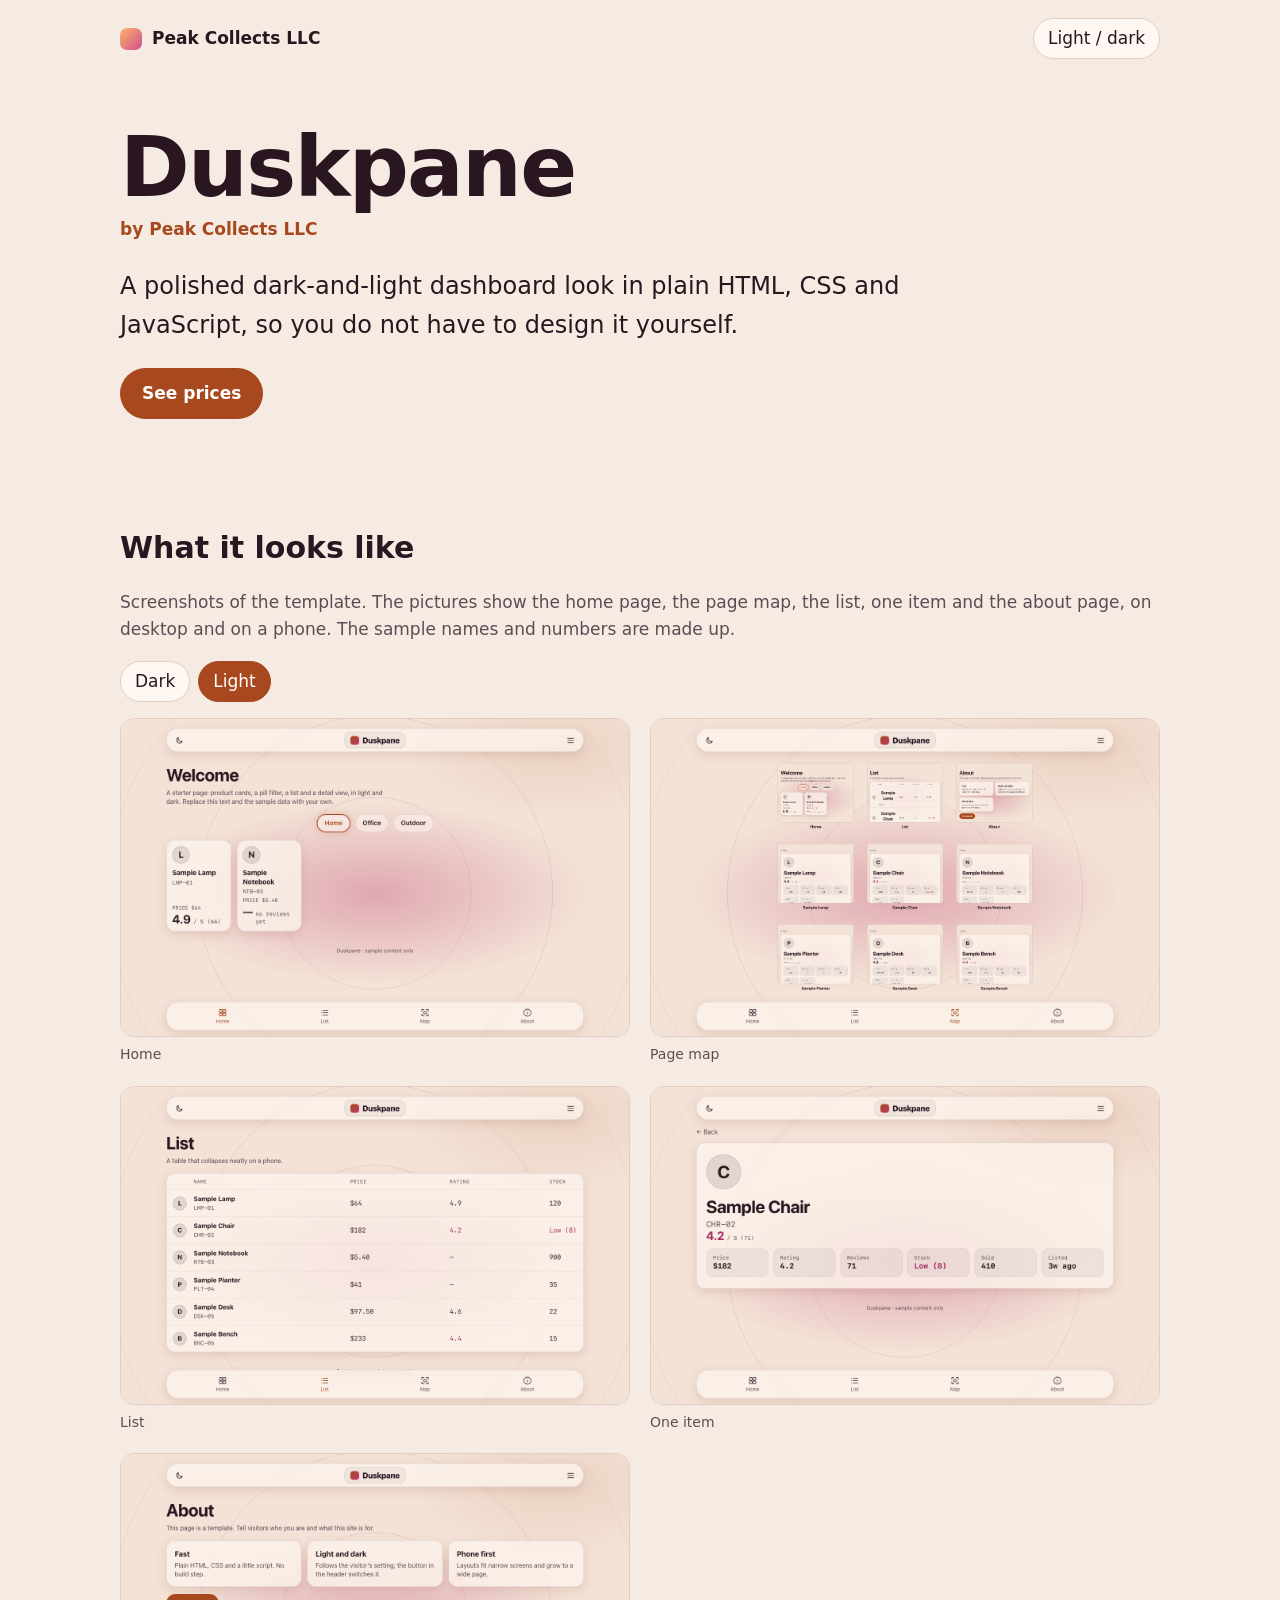
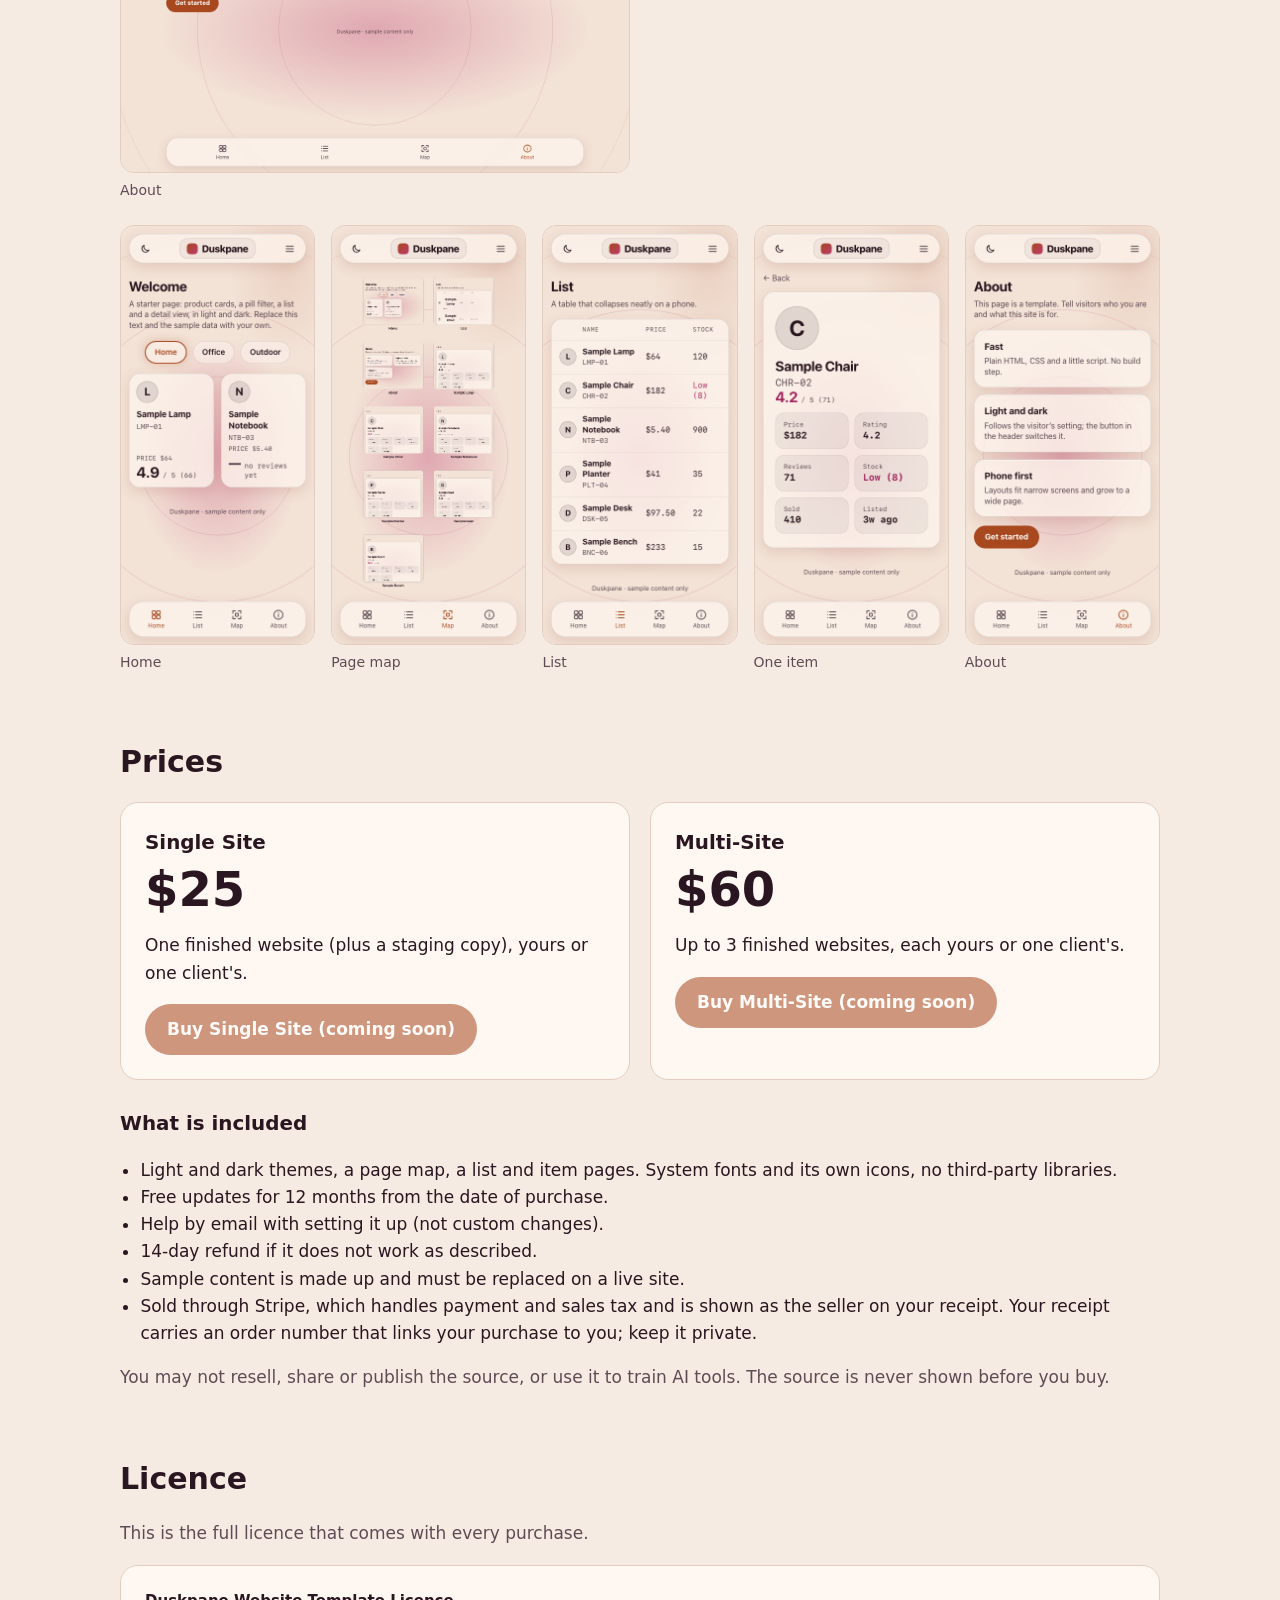
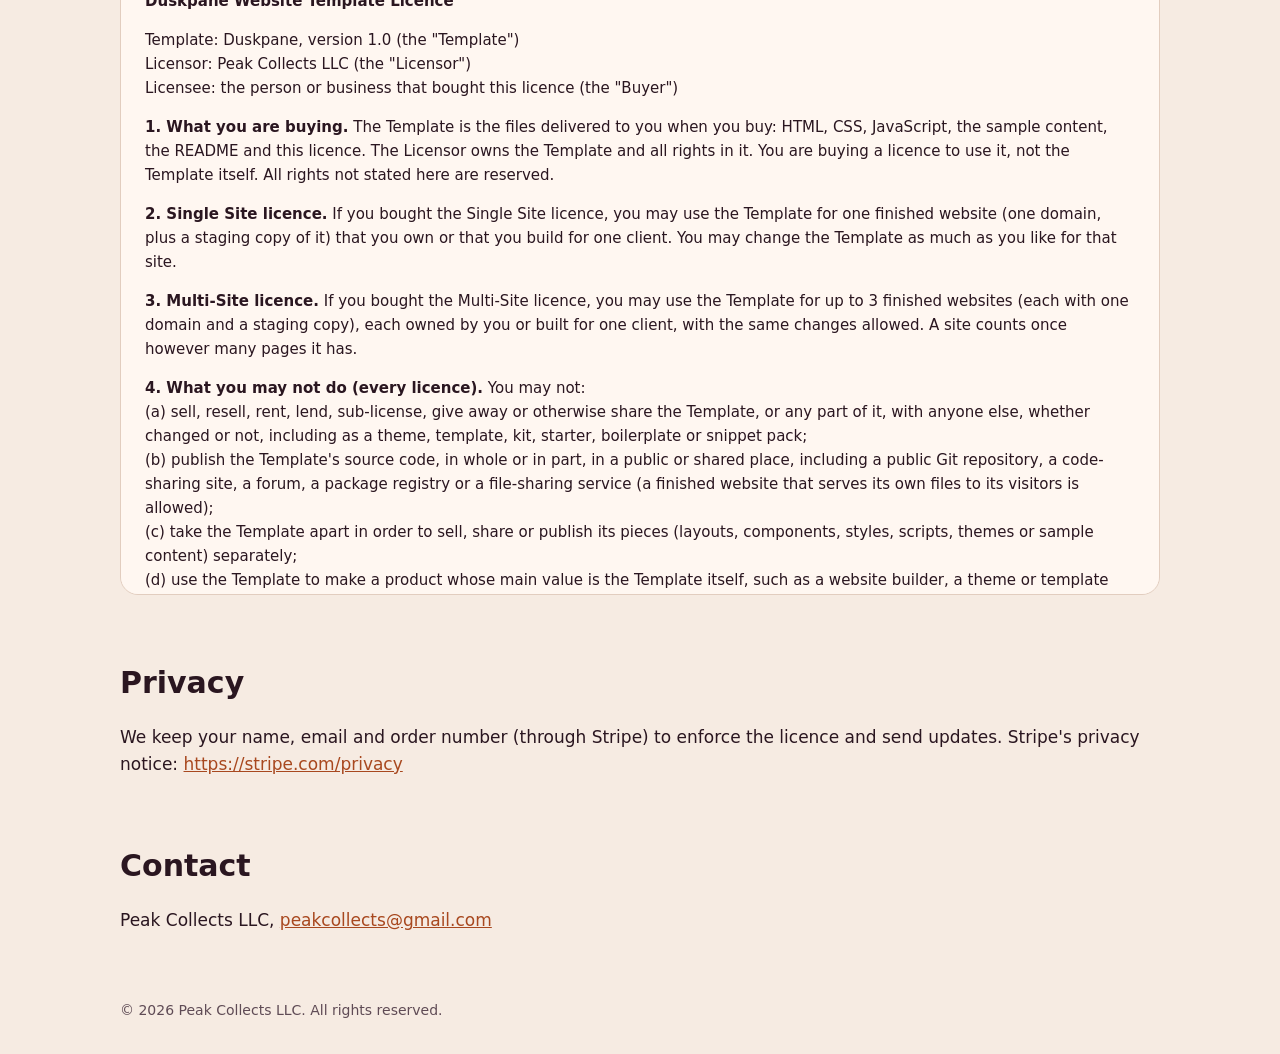
==== index.html @ b16f6a60 "Multi-Site $60, up to 3 sites; licence updated" ====
<!doctype html>
<html lang="en">
<head>
<meta charset="utf-8">
<meta name="viewport" content="width=device-width, initial-scale=1">
<title>Duskpane by Peak Collects LLC</title>
<meta name="description" content="Duskpane: a polished dark-and-light website template in plain HTML, CSS and JavaScript, from Peak Collects LLC.">
<link rel="stylesheet" href="store.css">
</head>
<body>
<header class="top"><span class="mark" aria-hidden="true"></span><span class="brand">Peak Collects LLC</span>
<button id="mode" type="button" aria-label="Switch light or dark">Light / dark</button></header>
<main>
<section class="hero">
<h1>Duskpane</h1>
<p class="by">by Peak Collects LLC</p>
<p class="lead">A polished dark-and-light dashboard look in plain HTML, CSS and JavaScript, so you do not have to design it yourself.</p>
<p><a class="btn" href="#buy">See prices</a></p>
</section>
<section id="look" aria-labelledby="h-look">
<h2 id="h-look">What it looks like</h2>
<p class="muted">Screenshots of the template. The pictures show the home page, the page map, the list, one item and the about page, on desktop and on a phone. The sample names and numbers are made up.</p>
<div class="switch" role="group" aria-label="Picture theme"><button type="button" data-pick="dark" aria-pressed="true">Dark</button><button type="button" data-pick="light" aria-pressed="false">Light</button></div>
<div class="set" data-set="dark"><div class="wide"><figure><img src="img/home-dark-desktop.png" alt="Duskpane home page, dark theme, desktop" loading="lazy" width="1280" height="800"><figcaption>Home</figcaption></figure><figure><img src="img/map-dark-desktop.png" alt="Duskpane page map page, dark theme, desktop" loading="lazy" width="1280" height="800"><figcaption>Page map</figcaption></figure><figure><img src="img/list-dark-desktop.png" alt="Duskpane list page, dark theme, desktop" loading="lazy" width="1280" height="800"><figcaption>List</figcaption></figure><figure><img src="img/item-dark-desktop.png" alt="Duskpane one item page, dark theme, desktop" loading="lazy" width="1280" height="800"><figcaption>One item</figcaption></figure><figure><img src="img/about-dark-desktop.png" alt="Duskpane about page, dark theme, desktop" loading="lazy" width="1280" height="800"><figcaption>About</figcaption></figure></div><div class="tall"><figure><img src="img/home-dark-phone.png" alt="Duskpane home page, dark theme, phone" loading="lazy" width="390" height="844"><figcaption>Home</figcaption></figure><figure><img src="img/map-dark-phone.png" alt="Duskpane page map page, dark theme, phone" loading="lazy" width="390" height="844"><figcaption>Page map</figcaption></figure><figure><img src="img/list-dark-phone.png" alt="Duskpane list page, dark theme, phone" loading="lazy" width="390" height="844"><figcaption>List</figcaption></figure><figure><img src="img/item-dark-phone.png" alt="Duskpane one item page, dark theme, phone" loading="lazy" width="390" height="844"><figcaption>One item</figcaption></figure><figure><img src="img/about-dark-phone.png" alt="Duskpane about page, dark theme, phone" loading="lazy" width="390" height="844"><figcaption>About</figcaption></figure></div></div><div class="set" data-set="light"><div class="wide"><figure><img src="img/home-light-desktop.png" alt="Duskpane home page, light theme, desktop" loading="lazy" width="1280" height="800"><figcaption>Home</figcaption></figure><figure><img src="img/map-light-desktop.png" alt="Duskpane page map page, light theme, desktop" loading="lazy" width="1280" height="800"><figcaption>Page map</figcaption></figure><figure><img src="img/list-light-desktop.png" alt="Duskpane list page, light theme, desktop" loading="lazy" width="1280" height="800"><figcaption>List</figcaption></figure><figure><img src="img/item-light-desktop.png" alt="Duskpane one item page, light theme, desktop" loading="lazy" width="1280" height="800"><figcaption>One item</figcaption></figure><figure><img src="img/about-light-desktop.png" alt="Duskpane about page, light theme, desktop" loading="lazy" width="1280" height="800"><figcaption>About</figcaption></figure></div><div class="tall"><figure><img src="img/home-light-phone.png" alt="Duskpane home page, light theme, phone" loading="lazy" width="390" height="844"><figcaption>Home</figcaption></figure><figure><img src="img/map-light-phone.png" alt="Duskpane page map page, light theme, phone" loading="lazy" width="390" height="844"><figcaption>Page map</figcaption></figure><figure><img src="img/list-light-phone.png" alt="Duskpane list page, light theme, phone" loading="lazy" width="390" height="844"><figcaption>List</figcaption></figure><figure><img src="img/item-light-phone.png" alt="Duskpane one item page, light theme, phone" loading="lazy" width="390" height="844"><figcaption>One item</figcaption></figure><figure><img src="img/about-light-phone.png" alt="Duskpane about page, light theme, phone" loading="lazy" width="390" height="844"><figcaption>About</figcaption></figure></div></div>
</section>
<section id="buy" aria-labelledby="h-buy">
<h2 id="h-buy">Prices</h2>
<div class="plans">
<article class="plan"><h3>Single Site</h3><p class="price">$25</p><p>One finished website (plus a staging copy), yours or one client's.</p><button class="btn" type="button" disabled>Buy Single Site (coming soon)</button></article>
<article class="plan"><h3>Multi-Site</h3><p class="price">$60</p><p>Up to 3 finished websites, each yours or one client's.</p><button class="btn" type="button" disabled>Buy Multi-Site (coming soon)</button></article>
</div>
<h3>What is included</h3>
<ul class="ticks">
<li>Light and dark themes, a page map, a list and item pages. System fonts and its own icons, no third-party libraries.</li>
<li>Free updates for 12 months from the date of purchase.</li>
<li>Help by email with setting it up (not custom changes).</li>
<li>14-day refund if it does not work as described.</li>
<li>Sample content is made up and must be replaced on a live site.</li>
<li>Sold through Stripe, which handles payment and sales tax and is shown as the seller on your receipt. Your receipt carries an order number that links your purchase to you; keep it private.</li>
</ul>
<p class="muted">You may not resell, share or publish the source, or use it to train AI tools. The source is never shown before you buy.</p>
</section>
<section id="licence" aria-labelledby="h-lic">
<h2 id="h-lic">Licence</h2>
<p class="muted">This is the full licence that comes with every purchase.</p>
<div class="licence">
<p><strong>Duskpane Website Template Licence</strong></p>
<p>Template: Duskpane, version 1.0 (the "Template")<br>Licensor: Peak Collects LLC (the "Licensor")<br>Licensee: the person or business that bought this licence (the "Buyer")</p>
<p><strong>1. What you are buying.</strong> The Template is the files delivered to you when you buy: HTML, CSS, JavaScript, the sample content, the README and this licence. The Licensor owns the Template and all rights in it. You are buying a licence to use it, not the Template itself. All rights not stated here are reserved.</p>
<p><strong>2. Single Site licence.</strong> If you bought the Single Site licence, you may use the Template for one finished website (one domain, plus a staging copy of it) that you own or that you build for one client. You may change the Template as much as you like for that site.</p>
<p><strong>3. Multi-Site licence.</strong> If you bought the Multi-Site licence, you may use the Template for up to 3 finished websites (each with one domain and a staging copy), each owned by you or built for one client, with the same changes allowed. A site counts once however many pages it has.</p>
<p><strong>4. What you may not do (every licence).</strong> You may not:<br>(a) sell, resell, rent, lend, sub-license, give away or otherwise share the Template, or any part of it, with anyone else, whether changed or not, including as a theme, template, kit, starter, boilerplate or snippet pack;<br>(b) publish the Template's source code, in whole or in part, in a public or shared place, including a public Git repository, a code-sharing site, a forum, a package registry or a file-sharing service (a finished website that serves its own files to its visitors is allowed);<br>(c) take the Template apart in order to sell, share or publish its pieces (layouts, components, styles, scripts, themes or sample content) separately;<br>(d) use the Template to make a product whose main value is the Template itself, such as a website builder, a theme or template marketplace listing, or a design system you sell or give away;<br>(e) remove or change the copyright notice in the files, other than in the visible pages of your finished site;<br>(f) use the Template, or give it to an AI or machine-learning service, to train or build a model or tool, or to produce templates like it;<br>(g) claim that you created the Template.</p>
<p><strong>5. Your order number.</strong> Your purchase has an order or receipt number from Stripe, shown on your receipt email. That number links your purchase to you in the Licensor's order record. Keep your receipt, keep the number private, and do not share or post it or let anyone else use it. The Licensor may use the order number and the order record to find out whose copy has been shared or published in breach of this licence, and may stop updates and support for that order if you break this licence.</p>
<p><strong>6. Clients.</strong> You may give a finished site to your client, including the files the site needs to run. The client does not get a licence to use the Template for any other site. If the client wants another site, a new licence is needed. You must tell your client these limits.</p>
<p><strong>7. Sample content.</strong> The names, products and numbers in the Template are made up and are there for show. You must replace them in a live site.</p>
<p><strong>8. Updates and support.</strong> The Licensor will give you free updates for 12 months from the date of purchase, from a download link sent by email to the address you used at purchase. Keep that email. After that, updates may be offered separately. Support is by email to peakcollects@gmail.com and covers questions about setting up the Template only. It does not include custom changes to your site. The Licensor may change or stop support after the 12 months.</p>
<p><strong>9. Refunds.</strong> If the Template does not work as described on its store page, you may ask for a refund within 14 days of purchase by writing to peakcollects@gmail.com with details of the problem. The Licensor may first try to fix it. If a refund is made, this licence ends and you must delete every copy of the Template and stop using it. No refund is due for a change of mind, for a problem caused by your own changes or content, or after 14 days. Stripe's own refund rules and any right you have under the law where you live may apply as well.</p>
<p><strong>10. No warranty.</strong> The Template is provided as it is. The Licensor does not promise it is free of errors, suits your purpose, works in every browser or device, or meets any law or accessibility standard. You are responsible for testing it and for the content of your site.</p>
<p><strong>11. Limit of liability.</strong> To the most the law allows, the Licensor is not liable for lost profits, lost data, lost business or any indirect loss, and the Licensor's total liability for any claim is limited to the price you paid for the Template. Nothing here limits a right you have that the law does not allow to be limited.</p>
<p><strong>12. Ending.</strong> If you break section 4, 5 or 6, this licence ends at once without a refund, updates and support for your order stop, you must stop using the Template and delete your copies, and the Licensor may enforce its rights. Websites that a client launched in good faith before your breach are not affected.</p>
<p><strong>13. Payment.</strong> The Template is sold through Stripe's Managed Payments service. Stripe, shown on your receipt as the seller, handles the payment, sales tax, receipts and payment disputes, and its terms apply to the payment. This licence is between you and the Licensor and applies to your use of the Template.</p>
<p><strong>14. Law.</strong> This licence is governed by the laws of the State of Colorado, USA, and the courts of Arapahoe County, Colorado have jurisdiction, except where the law of your own country gives you rights that cannot be removed.</p>
<p><strong>15. Whole agreement.</strong> This is the whole agreement about the Template. If a part is found unenforceable, the rest stays in force.</p>
<p>© 2026 Peak Collects LLC. All rights reserved.</p>
</div>
</section>
<section id="privacy" aria-labelledby="h-priv">
<h2 id="h-priv">Privacy</h2>
<p>We keep your name, email and order number (through Stripe) to enforce the licence and send updates. Stripe's privacy notice: <a href="https://stripe.com/privacy">https://stripe.com/privacy</a></p>
</section>
<section id="contact" aria-labelledby="h-contact">
<h2 id="h-contact">Contact</h2>
<p>Peak Collects LLC, <a href="mailto:peakcollects@gmail.com">peakcollects@gmail.com</a></p>
</section>
</main>
<footer>&copy; 2026 Peak Collects LLC. All rights reserved.</footer>
<script>
(function(){var r=document.documentElement,sets=document.querySelectorAll(".set"),pick=document.querySelectorAll("[data-pick]");
function show(t){for(var i=0;i<sets.length;i++)sets[i].hidden=sets[i].dataset.set!==t;for(i=0;i<pick.length;i++)pick[i].setAttribute("aria-pressed",pick[i].dataset.pick===t)}
function mode(t){r.setAttribute("data-mode",t);show(t);try{localStorage.setItem("mode",t)}catch(e){}}
var q=/[?&]mode=(light|dark)/.exec(location.search),s=null;try{s=localStorage.getItem("mode")}catch(e){}
mode(q?q[1]:(s||(matchMedia("(prefers-color-scheme: light)").matches?"light":"dark")));
document.getElementById("mode").onclick=function(){mode(r.getAttribute("data-mode")==="dark"?"light":"dark")};
for(var i=0;i<pick.length;i++)pick[i].onclick=function(){show(this.dataset.pick)};
})();
</script>
</body>
</html>
---- store.css ----
/* Store page for Duskpane. Written separately from the template. */
:root{--bg:#120d1c;--card:#1d1629;--line:#3a2f4a;--text:#f6ece6;--muted:#b3a8bd;--accent:#ffb36b;--on:#1a0f10;--ring:#ff7a9a}
:root[data-mode="light"]{--bg:#f6ebe2;--card:#fff7f1;--line:#e2cdbf;--text:#2a1620;--muted:#5f4b55;--accent:#a8481f;--on:#fff;--ring:#a3235f}
*{box-sizing:border-box}
html{scroll-behavior:smooth}
body{margin:0;background:var(--bg);color:var(--text);font:17px/1.6 system-ui,-apple-system,"Segoe UI",sans-serif}
main,.top,footer{width:min(1040px,100% - 32px);margin-inline:auto}
.top{display:flex;align-items:center;gap:10px;padding:18px 0}
.mark{width:22px;height:22px;border-radius:7px;background:linear-gradient(135deg,#ffb36b,#cd508c)}
.brand{font-weight:600;flex:1}
button{font:inherit;color:inherit;cursor:pointer}
#mode,.switch button{background:var(--card);border:1px solid var(--line);border-radius:999px;padding:6px 14px}
.hero{padding:48px 0 24px}
h1{font-size:clamp(44px,9vw,84px);line-height:1;margin:0;letter-spacing:-.02em}
.by{color:var(--accent);font-weight:600;margin:.4em 0 0}
.lead{font-size:clamp(19px,3vw,24px);max-width:36em}
h2{font-size:30px;margin:64px 0 8px}
h3{margin:28px 0 8px}
.muted{color:var(--muted)}
a{color:var(--accent)}
.btn{display:inline-block;background:var(--accent);color:var(--on);border:0;border-radius:999px;padding:12px 22px;font-weight:600;text-decoration:none}
.btn:disabled{opacity:.55;cursor:not-allowed}
.switch{display:flex;gap:8px;margin:16px 0}
.switch [aria-pressed="true"]{background:var(--accent);color:var(--on);border-color:var(--accent)}
.set[hidden]{display:none}
.wide{display:grid;gap:20px;grid-template-columns:repeat(auto-fit,minmax(min(100%,440px),1fr))}
.tall{display:grid;gap:16px;grid-template-columns:repeat(auto-fit,minmax(150px,1fr));margin-top:24px}
figure{margin:0}
img{display:block;width:100%;height:auto;border:1px solid var(--line);border-radius:14px}
figcaption{color:var(--muted);font-size:14px;margin-top:6px}
.plans{display:grid;gap:20px;grid-template-columns:repeat(auto-fit,minmax(min(100%,300px),1fr));margin-top:16px}
.plan{background:var(--card);border:1px solid var(--line);border-radius:18px;padding:24px}
.plan h3{margin:0}
.price{font-size:48px;font-weight:700;margin:4px 0;line-height:1.1}
.ticks{padding-left:1.2em}
.licence{background:var(--card);border:1px solid var(--line);border-radius:18px;padding:8px 24px;max-height:70vh;overflow:auto;font-size:15px}
.licence p{margin:1em 0}
footer{color:var(--muted);padding:48px 0 32px;font-size:14px}
:focus-visible{outline:3px solid var(--ring);outline-offset:2px}
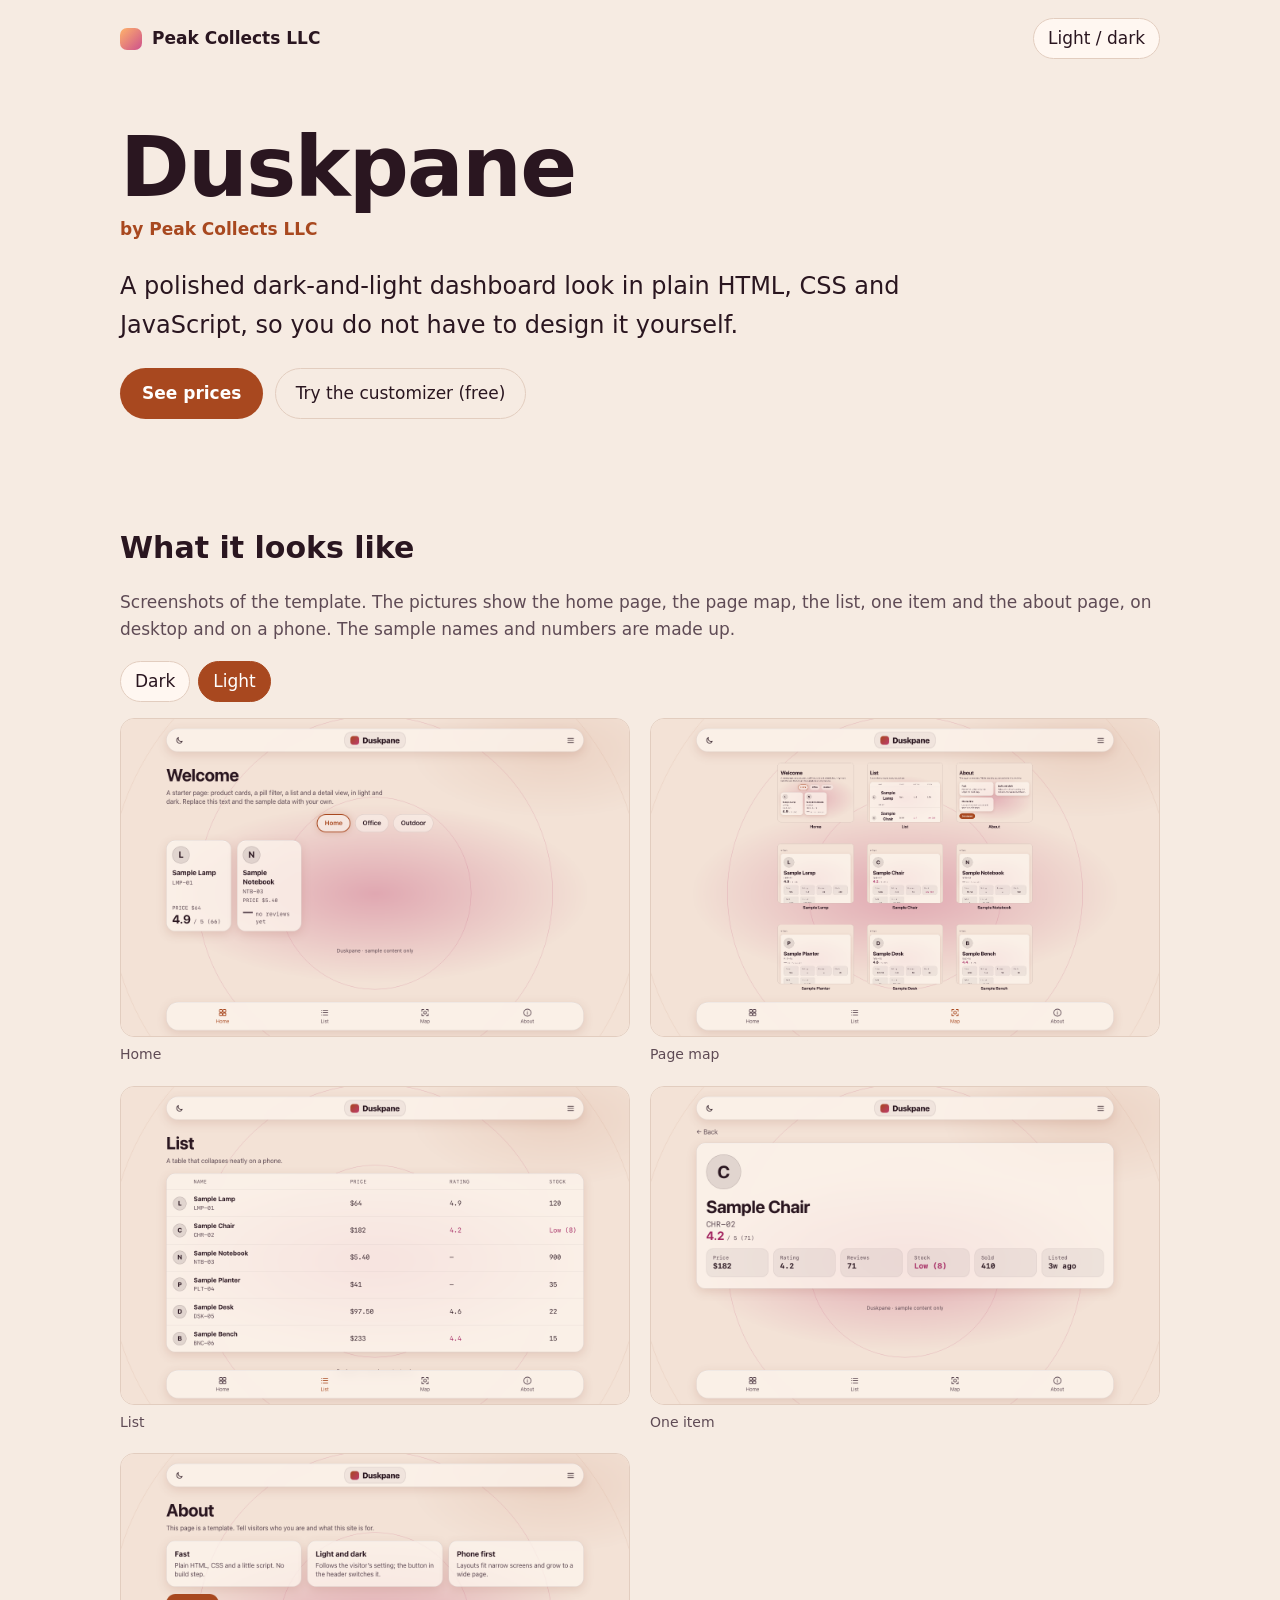
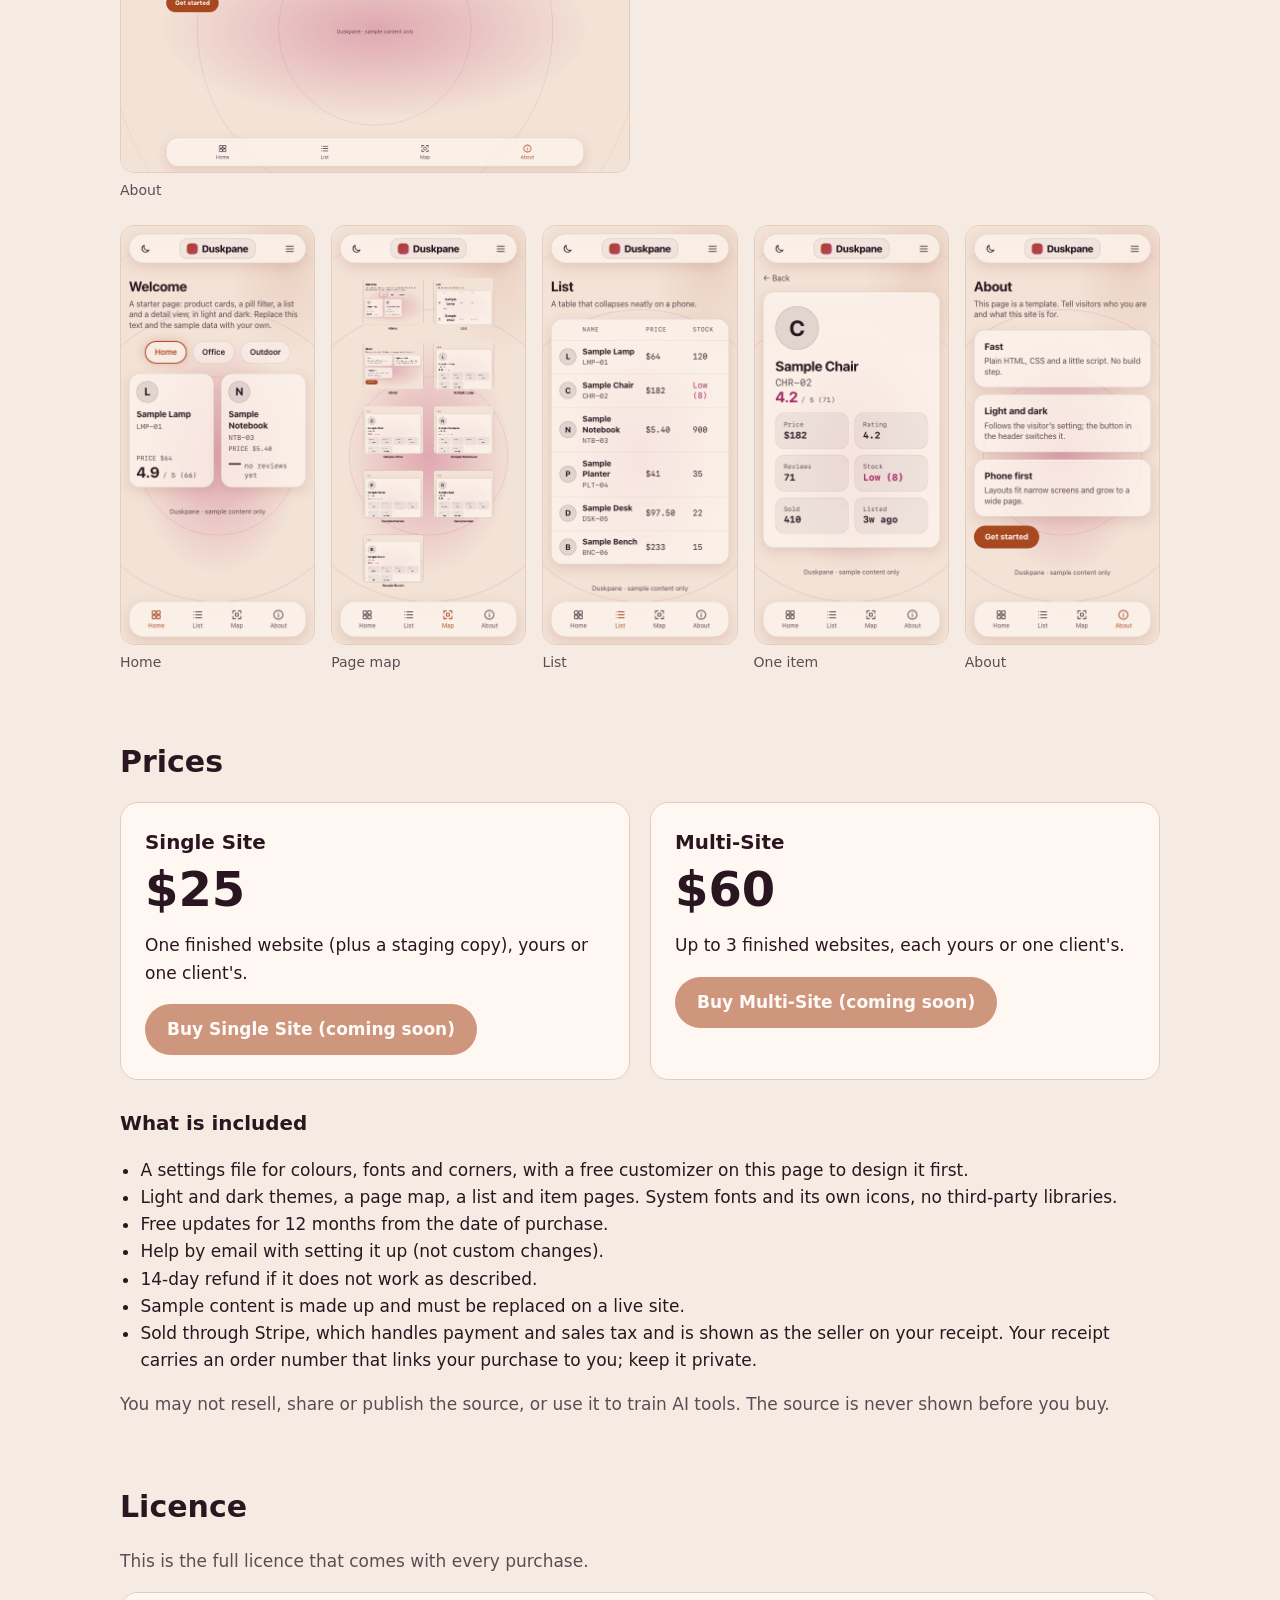
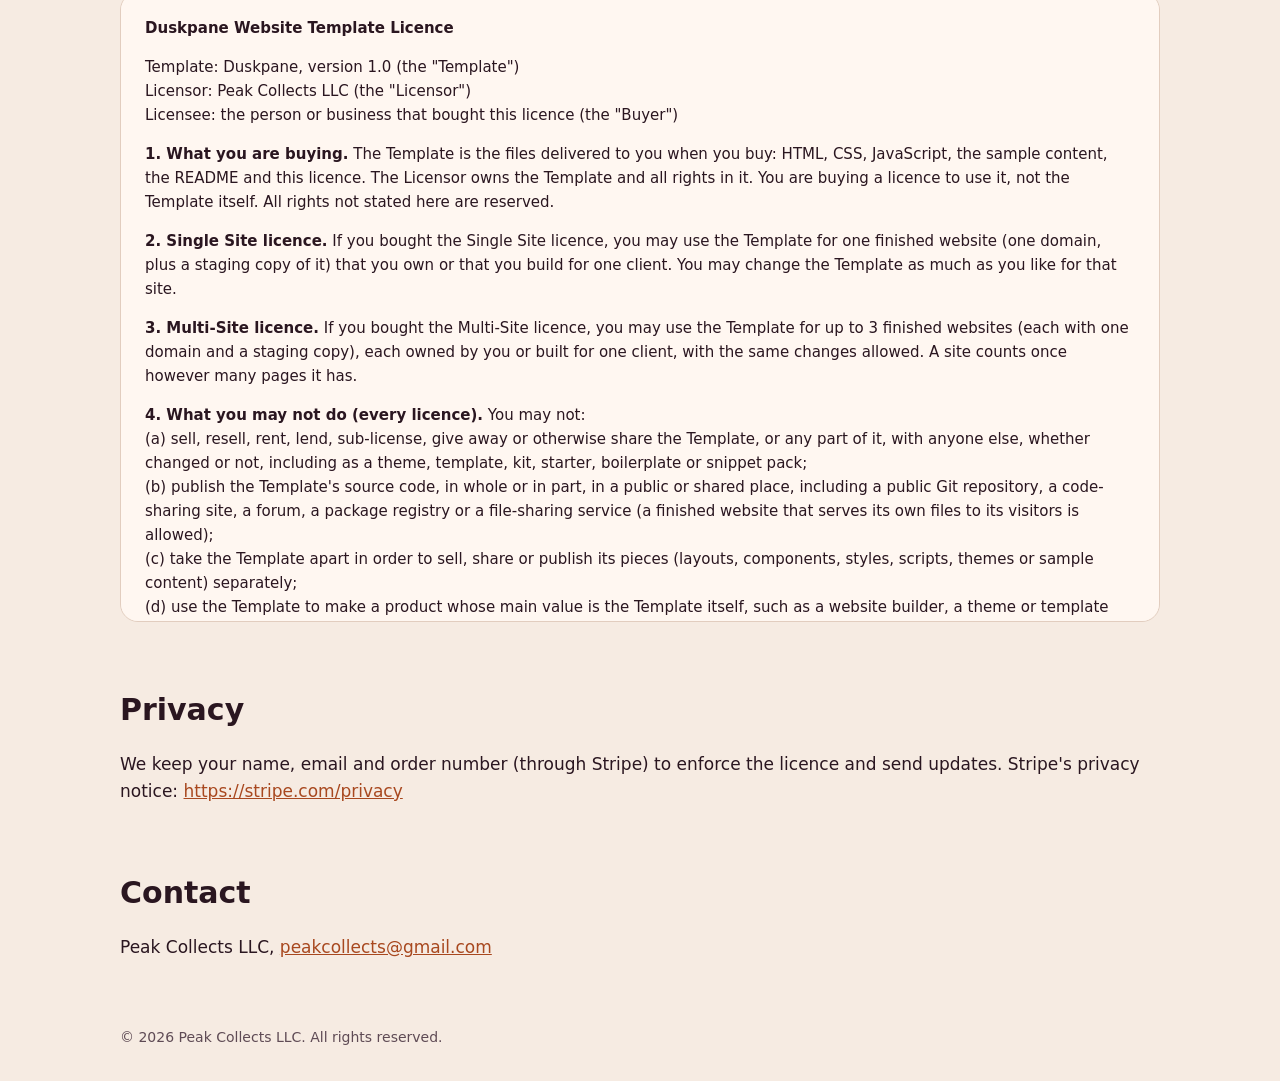
==== commit 0b205c20: "Customizer page: four base looks, glass chips, settings-file download; link and line on the store pa" ====
--- a/index.html
+++ b/index.html
@@ -15,7 +15,7 @@
 <h1>Duskpane</h1>
 <p class="by">by Peak Collects LLC</p>
 <p class="lead">A polished dark-and-light dashboard look in plain HTML, CSS and JavaScript, so you do not have to design it yourself.</p>
-<p><a class="btn" href="#buy">See prices</a></p>
+<p><a class="btn" href="#buy">See prices</a> <a class="ghost" href="customize.html">Try the customizer (free)</a></p>
 </section>
 <section id="look" aria-labelledby="h-look">
 <h2 id="h-look">What it looks like</h2>
@@ -31,6 +31,7 @@
 </div>
 <h3>What is included</h3>
 <ul class="ticks">
+<li>A settings file for colours, fonts and corners, with a free customizer on this page to design it first.</li>
 <li>Light and dark themes, a page map, a list and item pages. System fonts and its own icons, no third-party libraries.</li>
 <li>Free updates for 12 months from the date of purchase.</li>
 <li>Help by email with setting it up (not custom changes).</li>
--- a/store.css
+++ b/store.css
@@ -37,3 +37,4 @@
 .licence p{margin:1em 0}
 footer{color:var(--muted);padding:48px 0 32px;font-size:14px}
 :focus-visible{outline:3px solid var(--ring);outline-offset:2px}
+.ghost{display:inline-block;color:var(--text);text-decoration:none;border:1px solid var(--line);border-radius:999px;padding:11px 20px;margin-left:6px}
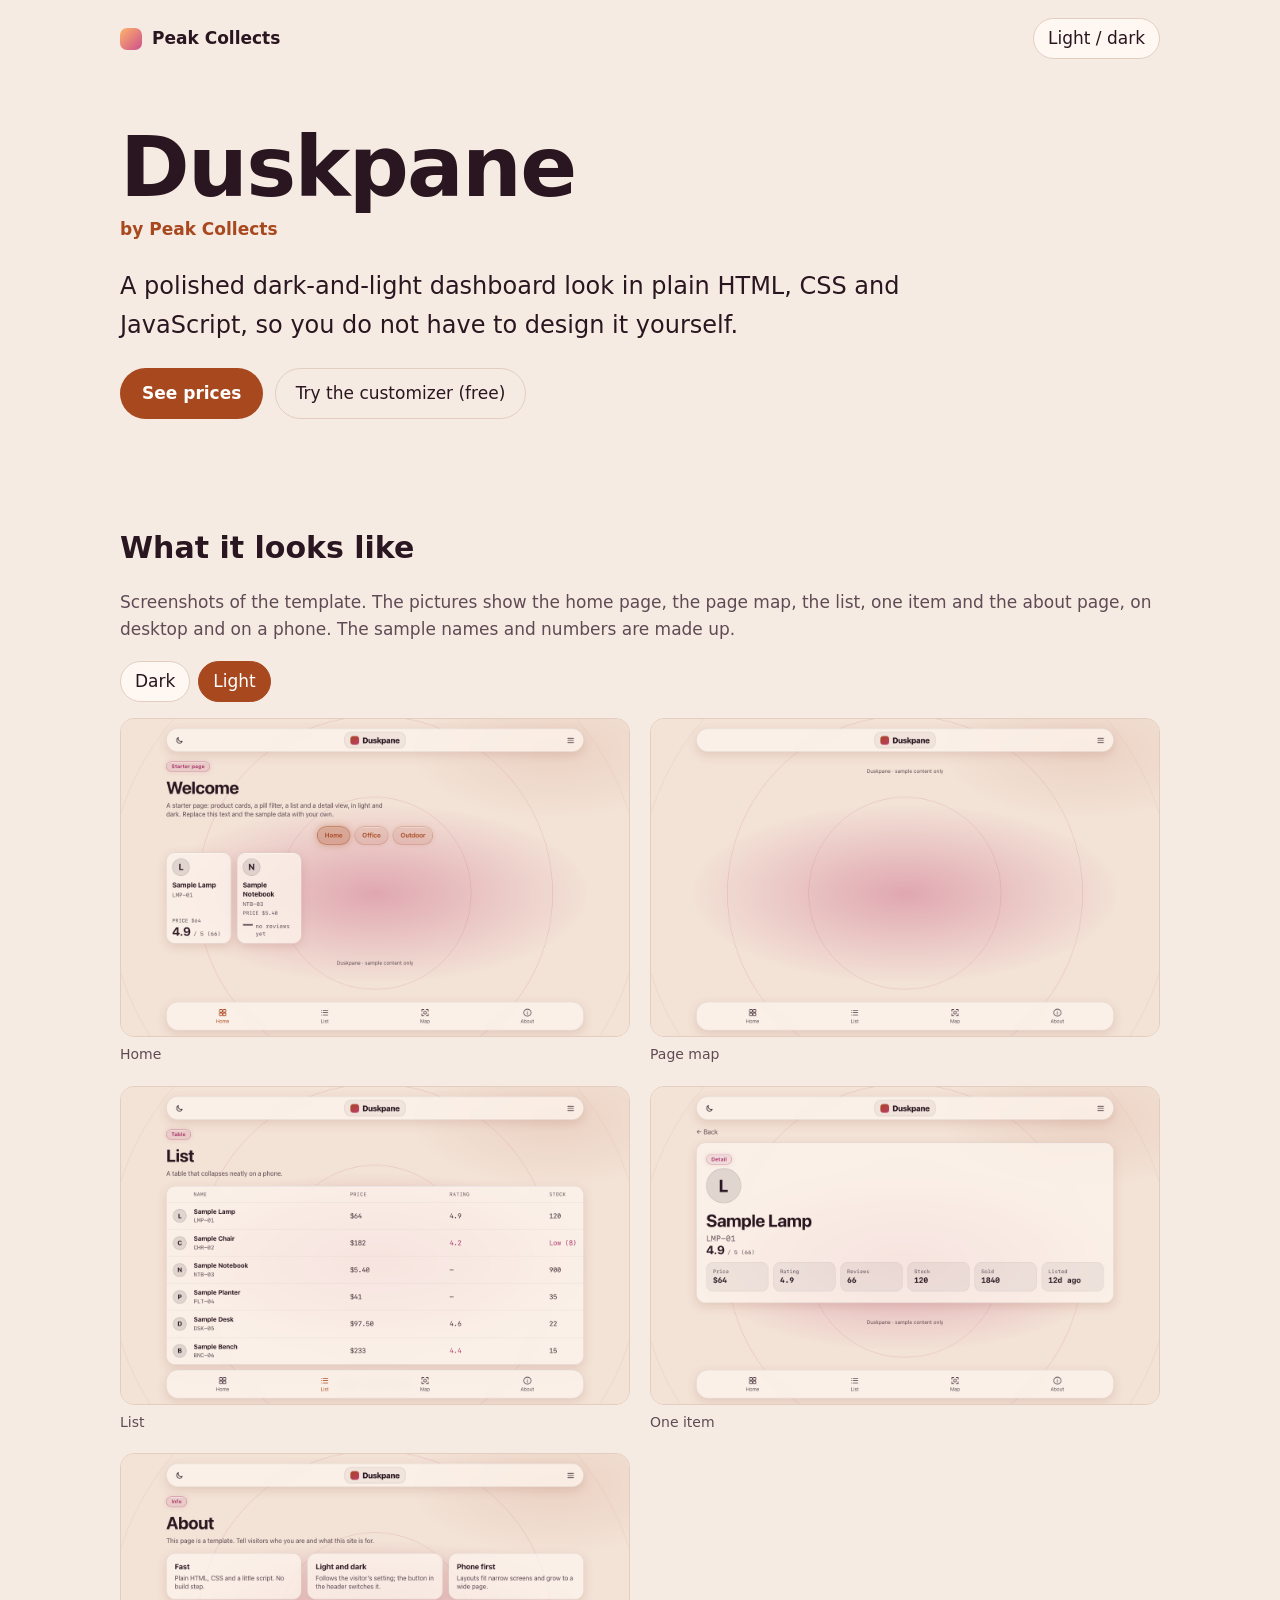
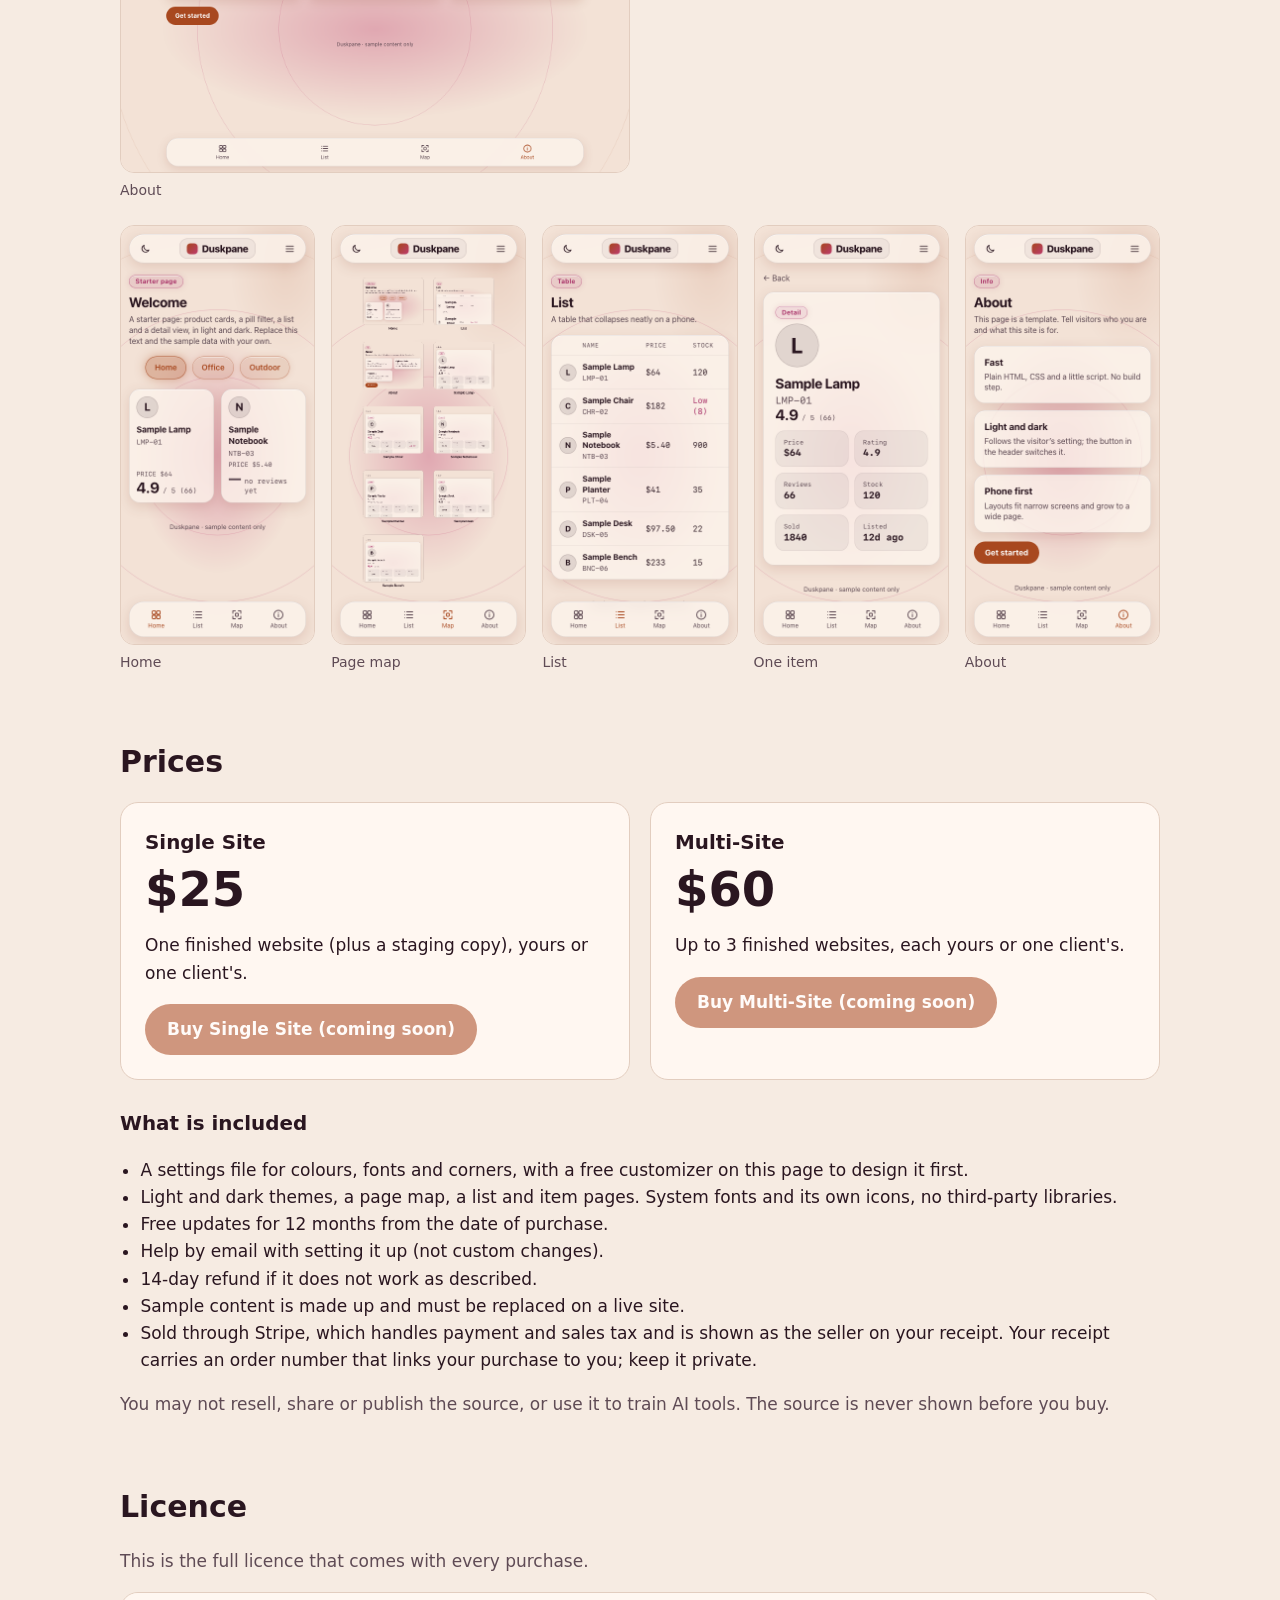
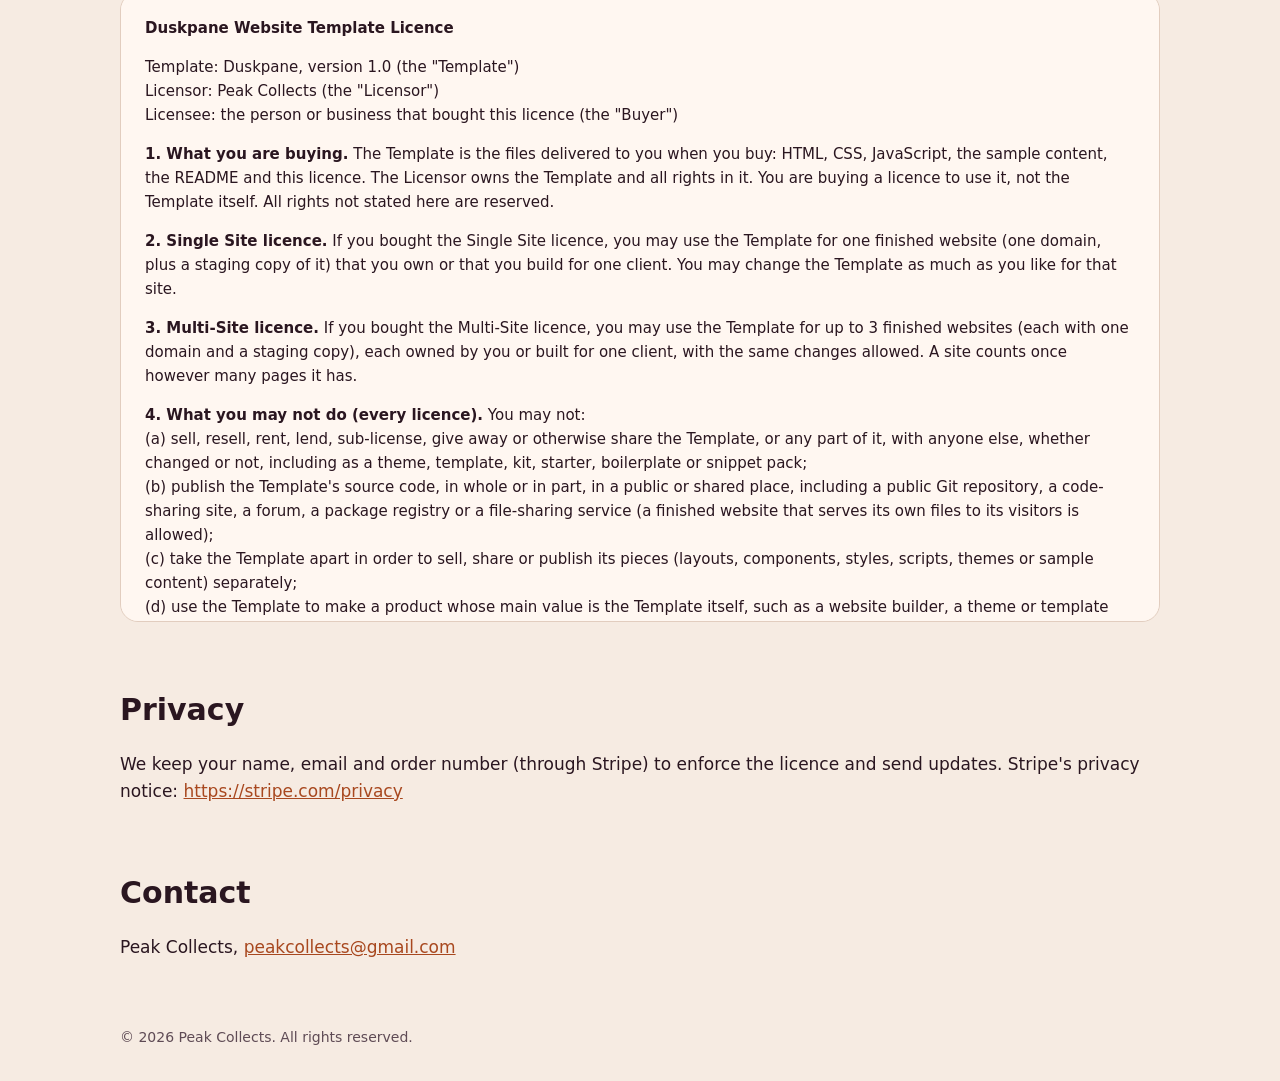
==== commit 538c3d0d: "Seller name is Peak Collects (no LLC) on the store pages Co-Authored-By: Claude Sonnet 5.5 <noreply@" ====
--- a/index.html
+++ b/index.html
@@ -3,17 +3,17 @@
 <head>
 <meta charset="utf-8">
 <meta name="viewport" content="width=device-width, initial-scale=1">
-<title>Duskpane by Peak Collects LLC</title>
-<meta name="description" content="Duskpane: a polished dark-and-light website template in plain HTML, CSS and JavaScript, from Peak Collects LLC.">
+<title>Duskpane by Peak Collects</title>
+<meta name="description" content="Duskpane: a polished dark-and-light website template in plain HTML, CSS and JavaScript, from Peak Collects.">
 <link rel="stylesheet" href="store.css">
 </head>
 <body>
-<header class="top"><span class="mark" aria-hidden="true"></span><span class="brand">Peak Collects LLC</span>
+<header class="top"><span class="mark" aria-hidden="true"></span><span class="brand">Peak Collects</span>
 <button id="mode" type="button" aria-label="Switch light or dark">Light / dark</button></header>
 <main>
 <section class="hero">
 <h1>Duskpane</h1>
-<p class="by">by Peak Collects LLC</p>
+<p class="by">by Peak Collects</p>
 <p class="lead">A polished dark-and-light dashboard look in plain HTML, CSS and JavaScript, so you do not have to design it yourself.</p>
 <p><a class="btn" href="#buy">See prices</a> <a class="ghost" href="customize.html">Try the customizer (free)</a></p>
 </section>
@@ -46,7 +46,7 @@
 <p class="muted">This is the full licence that comes with every purchase.</p>
 <div class="licence">
 <p><strong>Duskpane Website Template Licence</strong></p>
-<p>Template: Duskpane, version 1.0 (the "Template")<br>Licensor: Peak Collects LLC (the "Licensor")<br>Licensee: the person or business that bought this licence (the "Buyer")</p>
+<p>Template: Duskpane, version 1.0 (the "Template")<br>Licensor: Peak Collects (the "Licensor")<br>Licensee: the person or business that bought this licence (the "Buyer")</p>
 <p><strong>1. What you are buying.</strong> The Template is the files delivered to you when you buy: HTML, CSS, JavaScript, the sample content, the README and this licence. The Licensor owns the Template and all rights in it. You are buying a licence to use it, not the Template itself. All rights not stated here are reserved.</p>
 <p><strong>2. Single Site licence.</strong> If you bought the Single Site licence, you may use the Template for one finished website (one domain, plus a staging copy of it) that you own or that you build for one client. You may change the Template as much as you like for that site.</p>
 <p><strong>3. Multi-Site licence.</strong> If you bought the Multi-Site licence, you may use the Template for up to 3 finished websites (each with one domain and a staging copy), each owned by you or built for one client, with the same changes allowed. A site counts once however many pages it has.</p>
@@ -62,7 +62,7 @@
 <p><strong>13. Payment.</strong> The Template is sold through Stripe's Managed Payments service. Stripe, shown on your receipt as the seller, handles the payment, sales tax, receipts and payment disputes, and its terms apply to the payment. This licence is between you and the Licensor and applies to your use of the Template.</p>
 <p><strong>14. Law.</strong> This licence is governed by the laws of the State of Colorado, USA, and the courts of Arapahoe County, Colorado have jurisdiction, except where the law of your own country gives you rights that cannot be removed.</p>
 <p><strong>15. Whole agreement.</strong> This is the whole agreement about the Template. If a part is found unenforceable, the rest stays in force.</p>
-<p>© 2026 Peak Collects LLC. All rights reserved.</p>
+<p>© 2026 Peak Collects. All rights reserved.</p>
 </div>
 </section>
 <section id="privacy" aria-labelledby="h-priv">
@@ -71,10 +71,10 @@
 </section>
 <section id="contact" aria-labelledby="h-contact">
 <h2 id="h-contact">Contact</h2>
-<p>Peak Collects LLC, <a href="mailto:peakcollects@gmail.com">peakcollects@gmail.com</a></p>
+<p>Peak Collects, <a href="mailto:peakcollects@gmail.com">peakcollects@gmail.com</a></p>
 </section>
 </main>
-<footer>&copy; 2026 Peak Collects LLC. All rights reserved.</footer>
+<footer>&copy; 2026 Peak Collects. All rights reserved.</footer>
 <script>
 (function(){var r=document.documentElement,sets=document.querySelectorAll(".set"),pick=document.querySelectorAll("[data-pick]");
 function show(t){for(var i=0;i<sets.length;i++)sets[i].hidden=sets[i].dataset.set!==t;for(i=0;i<pick.length;i++)pick[i].setAttribute("aria-pressed",pick[i].dataset.pick===t)}
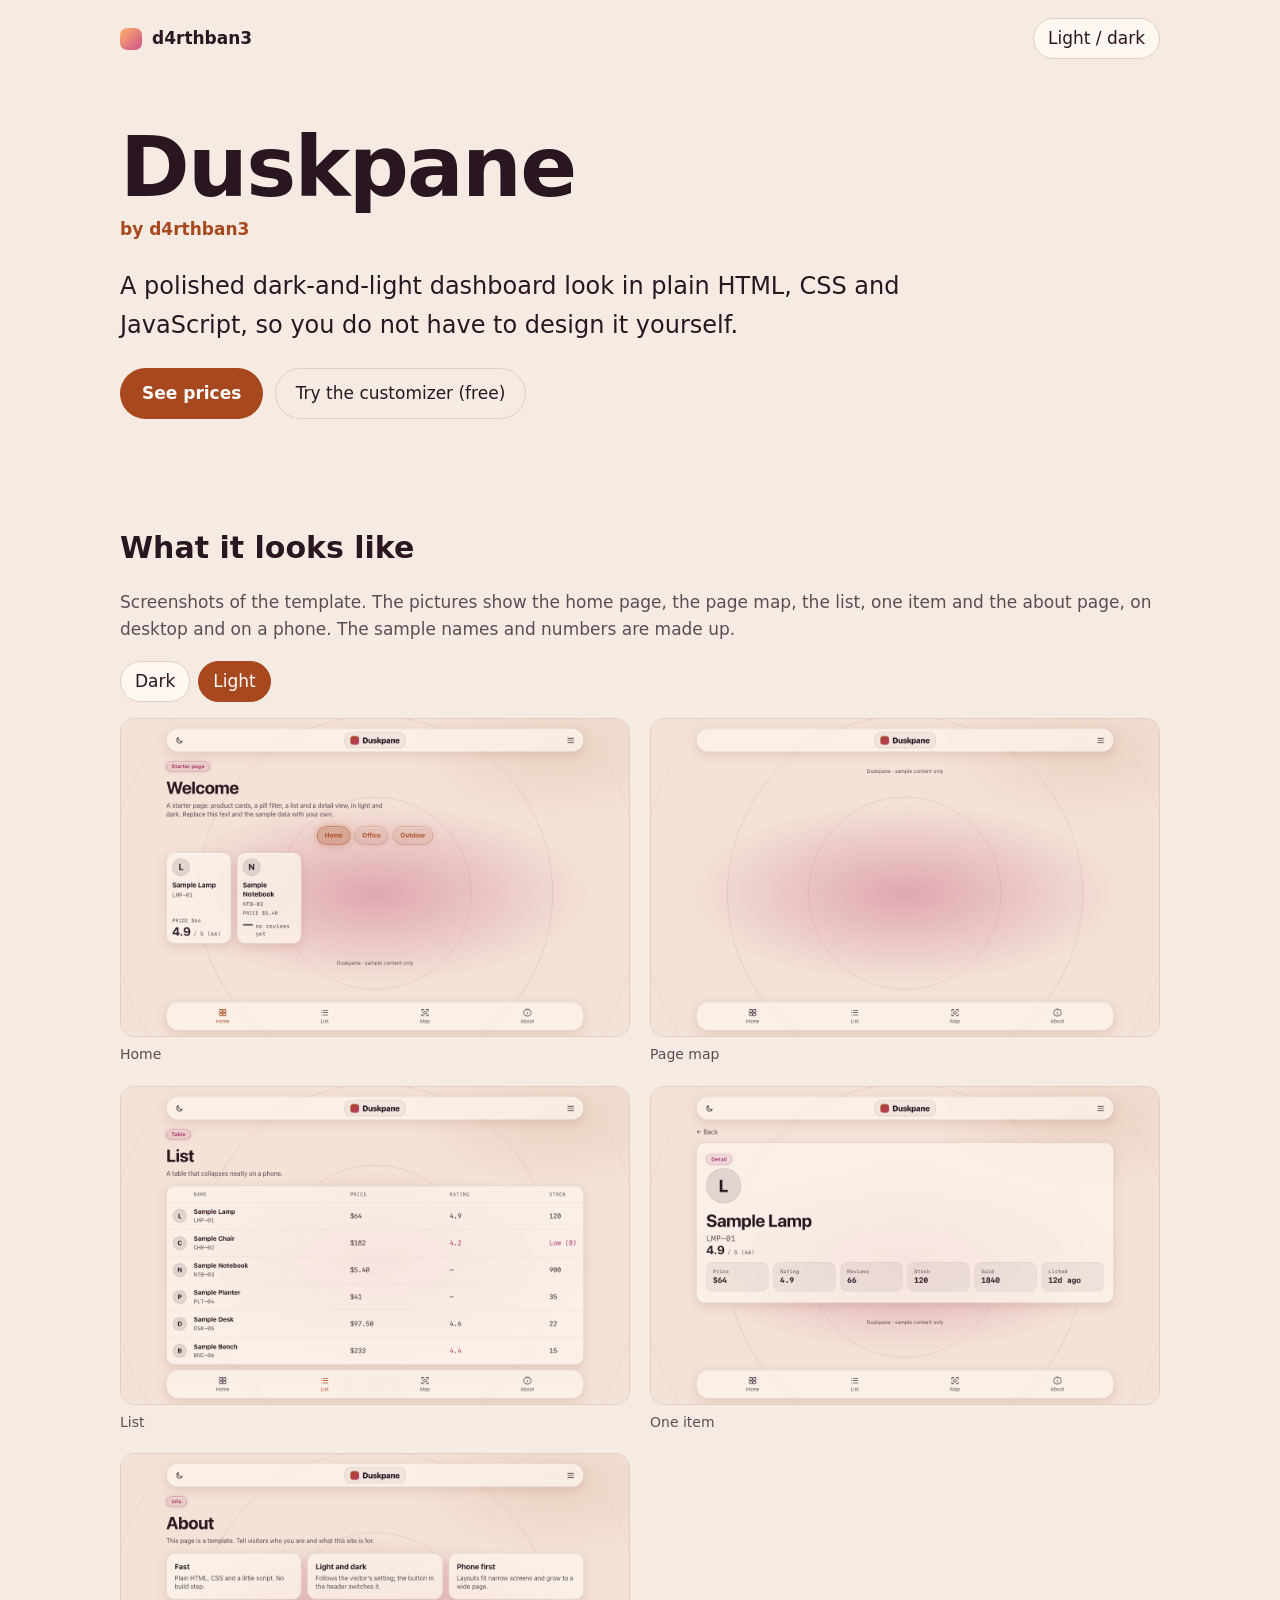
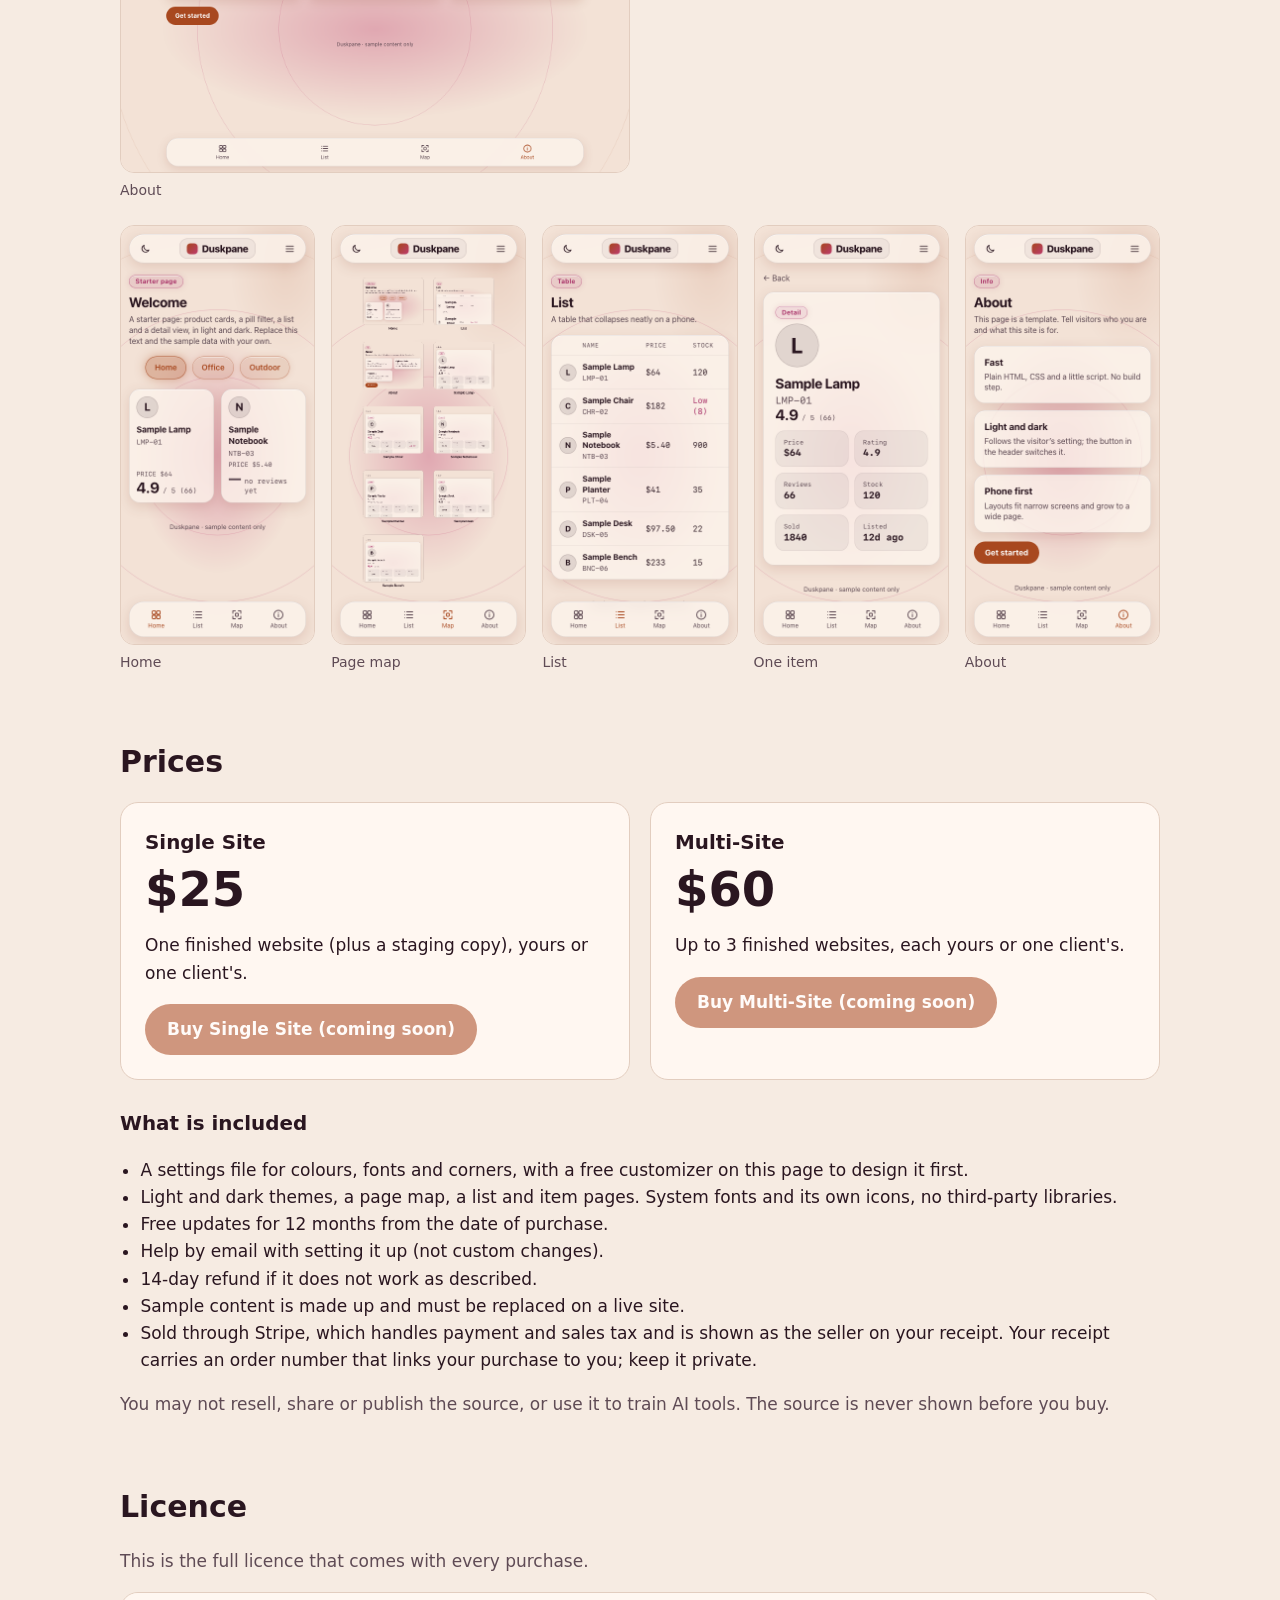
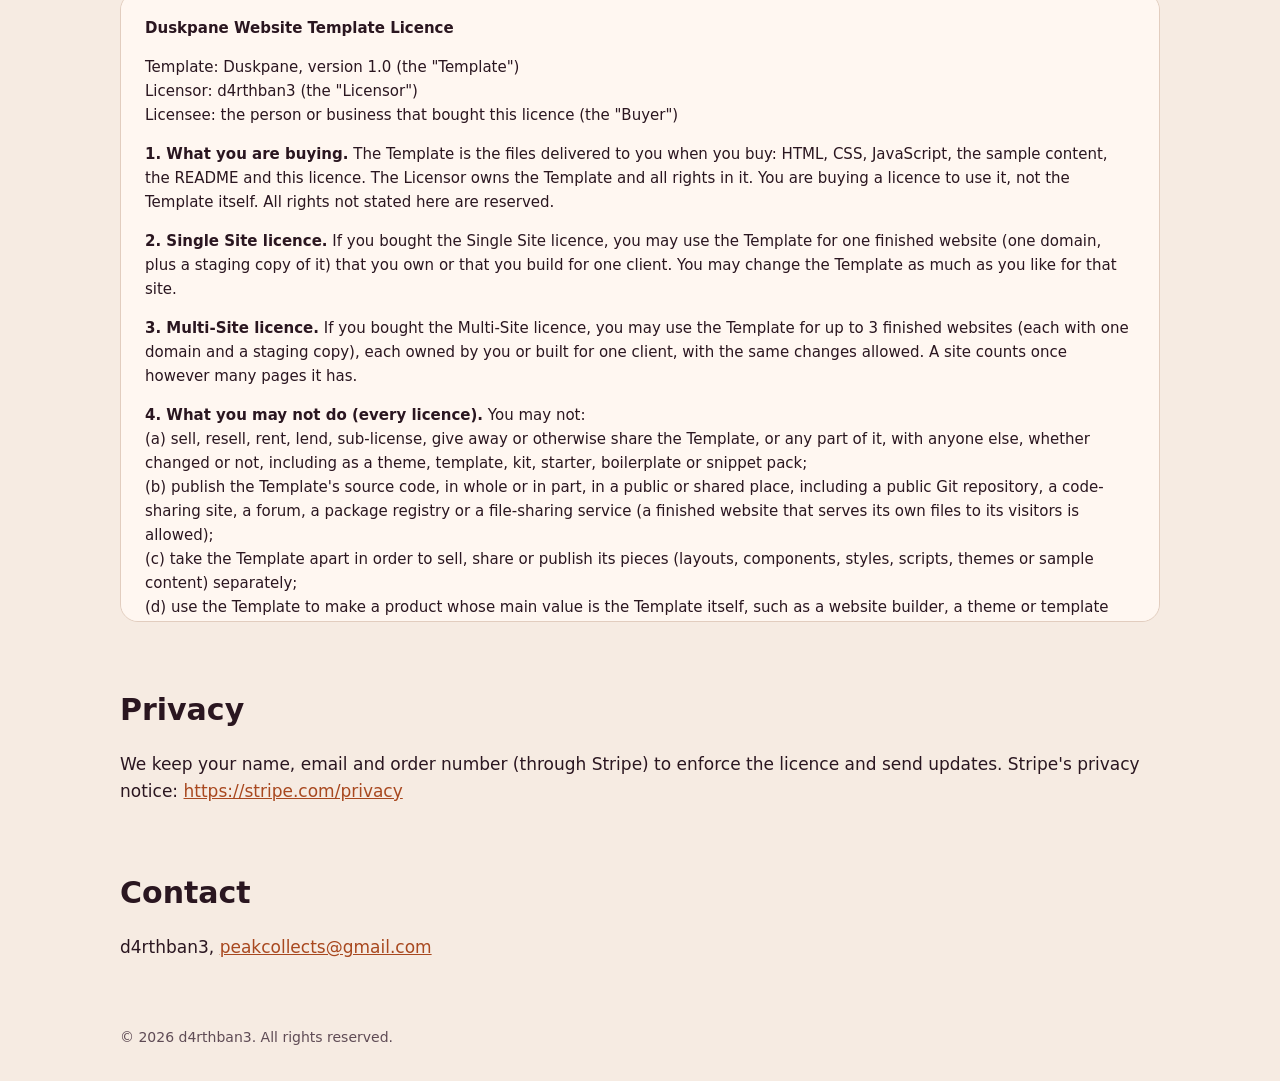
==== commit 4ed1e71a: "Seller name is d4rthban3 (store pages) Co-Authored-By: Claude Sonnet 5.5 <noreply@anthropic.com>" ====
--- a/index.html
+++ b/index.html
@@ -3,17 +3,17 @@
 <head>
 <meta charset="utf-8">
 <meta name="viewport" content="width=device-width, initial-scale=1">
-<title>Duskpane by Peak Collects</title>
-<meta name="description" content="Duskpane: a polished dark-and-light website template in plain HTML, CSS and JavaScript, from Peak Collects.">
+<title>Duskpane by d4rthban3</title>
+<meta name="description" content="Duskpane: a polished dark-and-light website template in plain HTML, CSS and JavaScript, from d4rthban3.">
 <link rel="stylesheet" href="store.css">
 </head>
 <body>
-<header class="top"><span class="mark" aria-hidden="true"></span><span class="brand">Peak Collects</span>
+<header class="top"><span class="mark" aria-hidden="true"></span><span class="brand">d4rthban3</span>
 <button id="mode" type="button" aria-label="Switch light or dark">Light / dark</button></header>
 <main>
 <section class="hero">
 <h1>Duskpane</h1>
-<p class="by">by Peak Collects</p>
+<p class="by">by d4rthban3</p>
 <p class="lead">A polished dark-and-light dashboard look in plain HTML, CSS and JavaScript, so you do not have to design it yourself.</p>
 <p><a class="btn" href="#buy">See prices</a> <a class="ghost" href="customize.html">Try the customizer (free)</a></p>
 </section>
@@ -46,7 +46,7 @@
 <p class="muted">This is the full licence that comes with every purchase.</p>
 <div class="licence">
 <p><strong>Duskpane Website Template Licence</strong></p>
-<p>Template: Duskpane, version 1.0 (the "Template")<br>Licensor: Peak Collects (the "Licensor")<br>Licensee: the person or business that bought this licence (the "Buyer")</p>
+<p>Template: Duskpane, version 1.0 (the "Template")<br>Licensor: d4rthban3 (the "Licensor")<br>Licensee: the person or business that bought this licence (the "Buyer")</p>
 <p><strong>1. What you are buying.</strong> The Template is the files delivered to you when you buy: HTML, CSS, JavaScript, the sample content, the README and this licence. The Licensor owns the Template and all rights in it. You are buying a licence to use it, not the Template itself. All rights not stated here are reserved.</p>
 <p><strong>2. Single Site licence.</strong> If you bought the Single Site licence, you may use the Template for one finished website (one domain, plus a staging copy of it) that you own or that you build for one client. You may change the Template as much as you like for that site.</p>
 <p><strong>3. Multi-Site licence.</strong> If you bought the Multi-Site licence, you may use the Template for up to 3 finished websites (each with one domain and a staging copy), each owned by you or built for one client, with the same changes allowed. A site counts once however many pages it has.</p>
@@ -62,7 +62,7 @@
 <p><strong>13. Payment.</strong> The Template is sold through Stripe's Managed Payments service. Stripe, shown on your receipt as the seller, handles the payment, sales tax, receipts and payment disputes, and its terms apply to the payment. This licence is between you and the Licensor and applies to your use of the Template.</p>
 <p><strong>14. Law.</strong> This licence is governed by the laws of the State of Colorado, USA, and the courts of Arapahoe County, Colorado have jurisdiction, except where the law of your own country gives you rights that cannot be removed.</p>
 <p><strong>15. Whole agreement.</strong> This is the whole agreement about the Template. If a part is found unenforceable, the rest stays in force.</p>
-<p>© 2026 Peak Collects. All rights reserved.</p>
+<p>© 2026 d4rthban3. All rights reserved.</p>
 </div>
 </section>
 <section id="privacy" aria-labelledby="h-priv">
@@ -71,10 +71,10 @@
 </section>
 <section id="contact" aria-labelledby="h-contact">
 <h2 id="h-contact">Contact</h2>
-<p>Peak Collects, <a href="mailto:peakcollects@gmail.com">peakcollects@gmail.com</a></p>
+<p>d4rthban3, <a href="mailto:peakcollects@gmail.com">peakcollects@gmail.com</a></p>
 </section>
 </main>
-<footer>&copy; 2026 Peak Collects. All rights reserved.</footer>
+<footer>&copy; 2026 d4rthban3. All rights reserved.</footer>
 <script>
 (function(){var r=document.documentElement,sets=document.querySelectorAll(".set"),pick=document.querySelectorAll("[data-pick]");
 function show(t){for(var i=0;i<sets.length;i++)sets[i].hidden=sets[i].dataset.set!==t;for(i=0;i<pick.length;i++)pick[i].setAttribute("aria-pressed",pick[i].dataset.pick===t)}
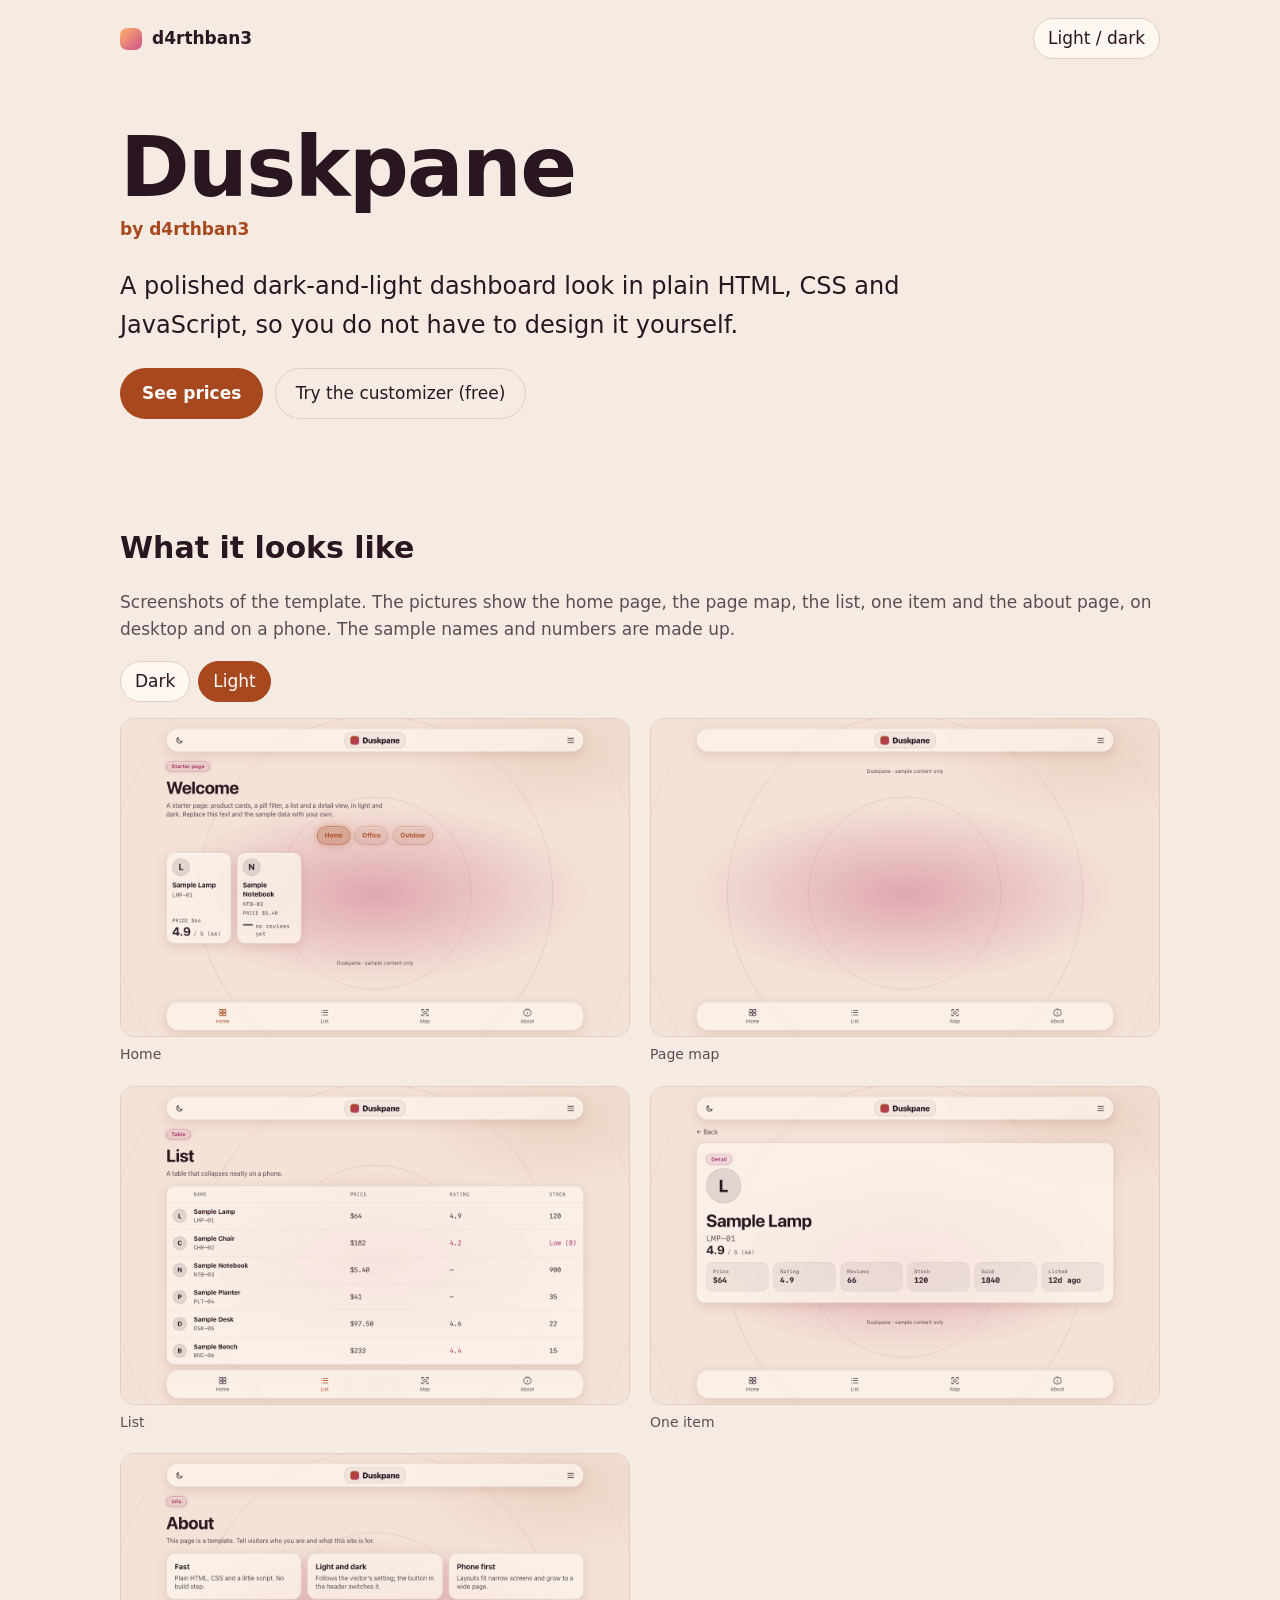
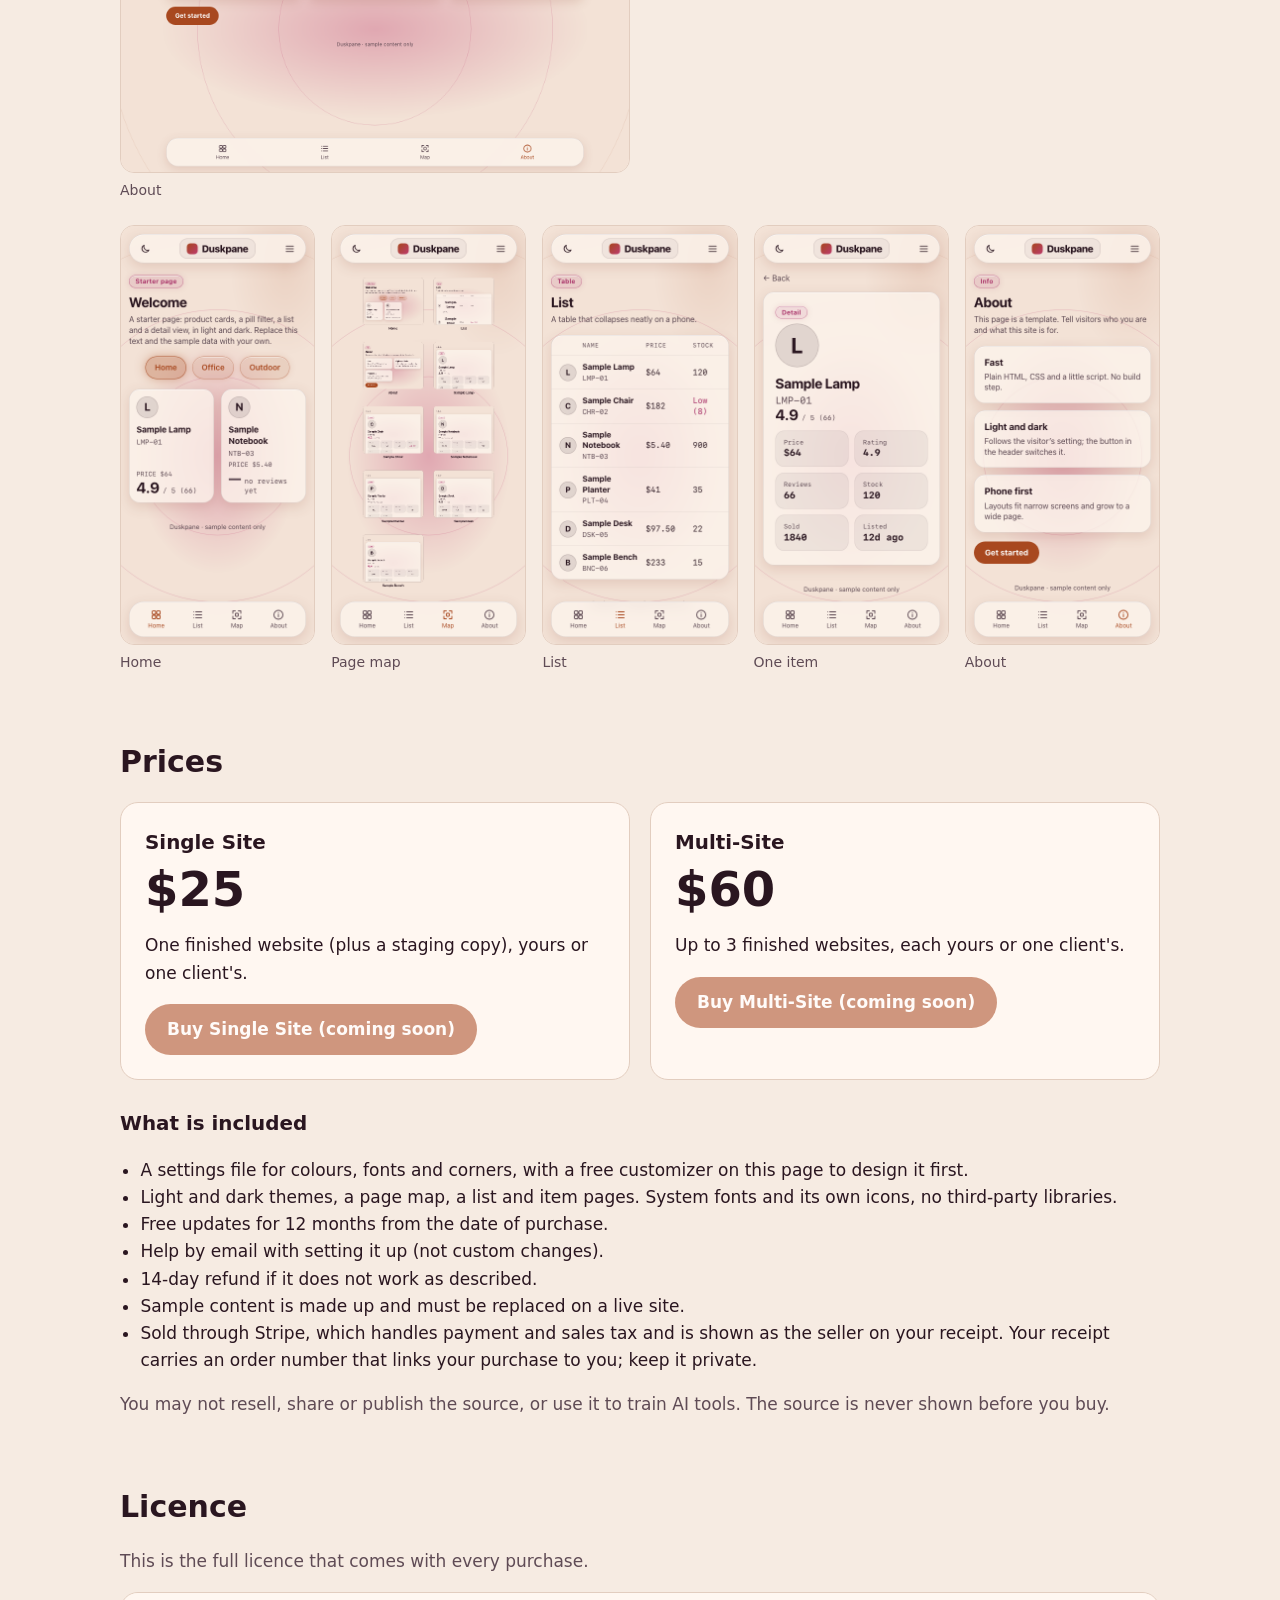
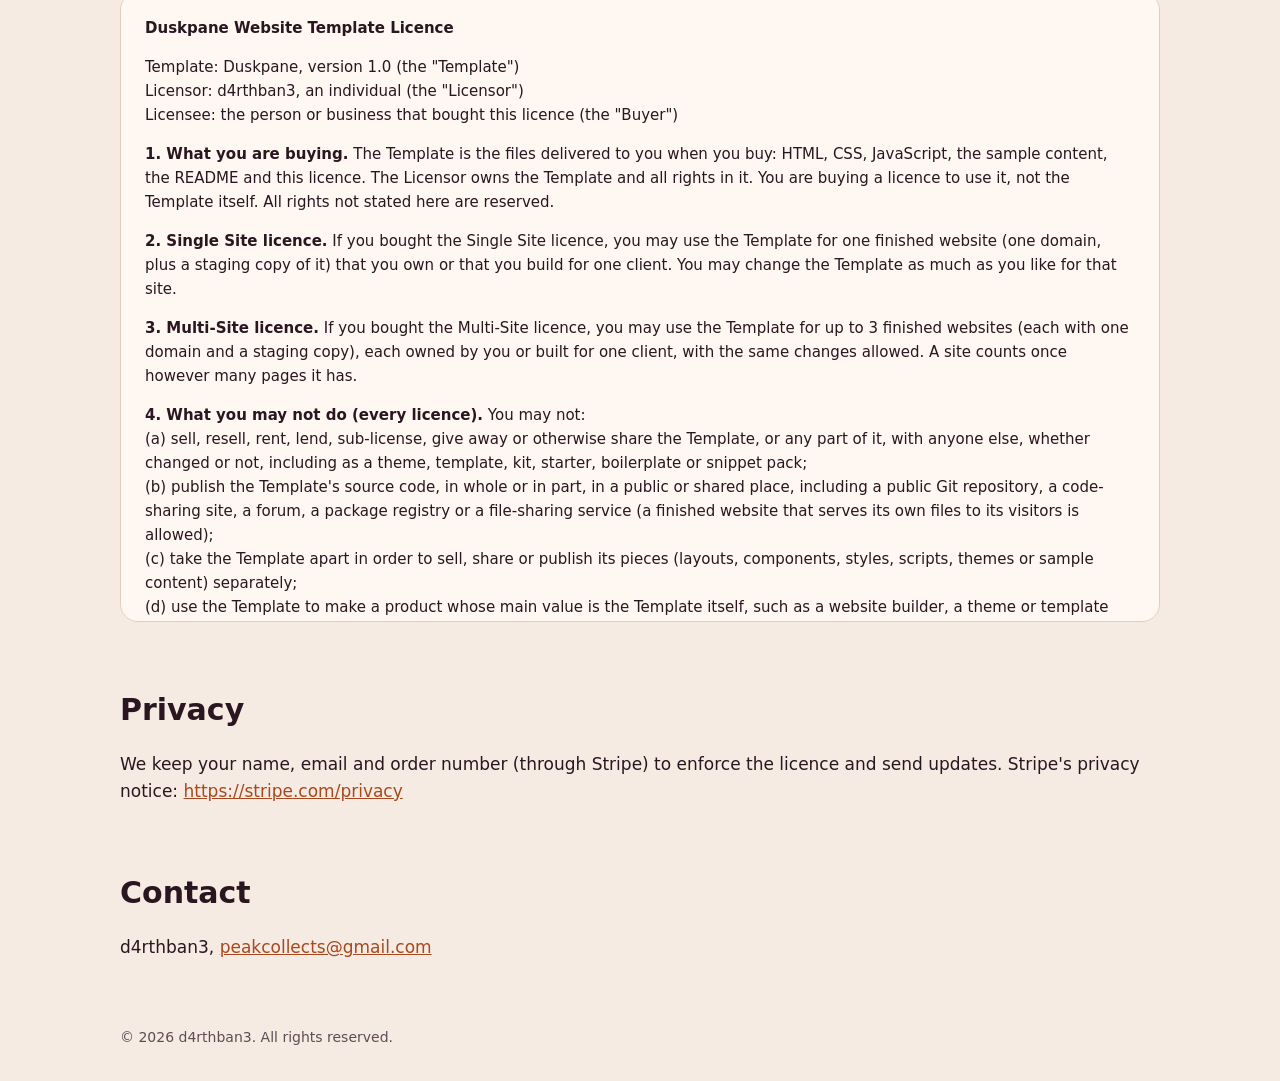
==== commit ee128d55: "Store licence text: Licensor is d4rthban3, an individual Co-Authored-By: Claude Sonnet 5.5 <noreply@" ====
--- a/index.html
+++ b/index.html
@@ -46,7 +46,7 @@
 <p class="muted">This is the full licence that comes with every purchase.</p>
 <div class="licence">
 <p><strong>Duskpane Website Template Licence</strong></p>
-<p>Template: Duskpane, version 1.0 (the "Template")<br>Licensor: d4rthban3 (the "Licensor")<br>Licensee: the person or business that bought this licence (the "Buyer")</p>
+<p>Template: Duskpane, version 1.0 (the "Template")<br>Licensor: d4rthban3, an individual (the "Licensor")<br>Licensee: the person or business that bought this licence (the "Buyer")</p>
 <p><strong>1. What you are buying.</strong> The Template is the files delivered to you when you buy: HTML, CSS, JavaScript, the sample content, the README and this licence. The Licensor owns the Template and all rights in it. You are buying a licence to use it, not the Template itself. All rights not stated here are reserved.</p>
 <p><strong>2. Single Site licence.</strong> If you bought the Single Site licence, you may use the Template for one finished website (one domain, plus a staging copy of it) that you own or that you build for one client. You may change the Template as much as you like for that site.</p>
 <p><strong>3. Multi-Site licence.</strong> If you bought the Multi-Site licence, you may use the Template for up to 3 finished websites (each with one domain and a staging copy), each owned by you or built for one client, with the same changes allowed. A site counts once however many pages it has.</p>
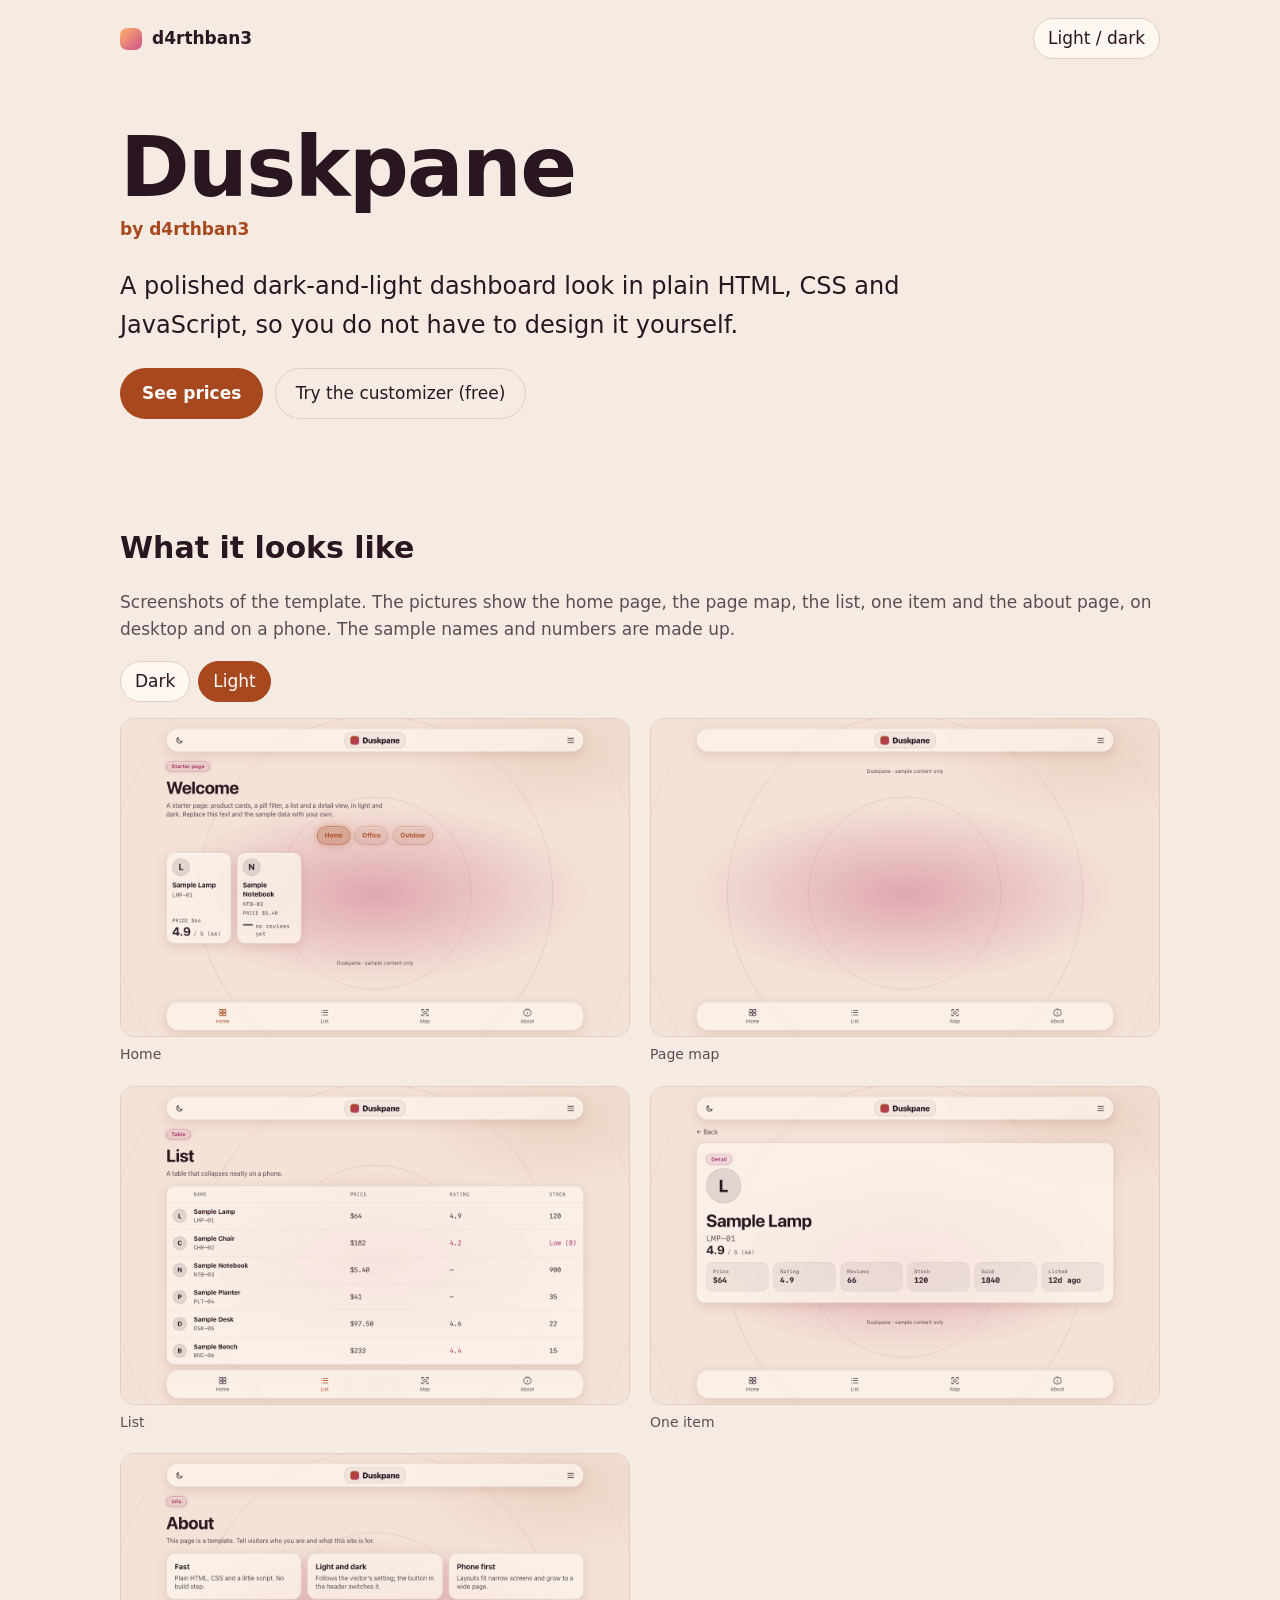
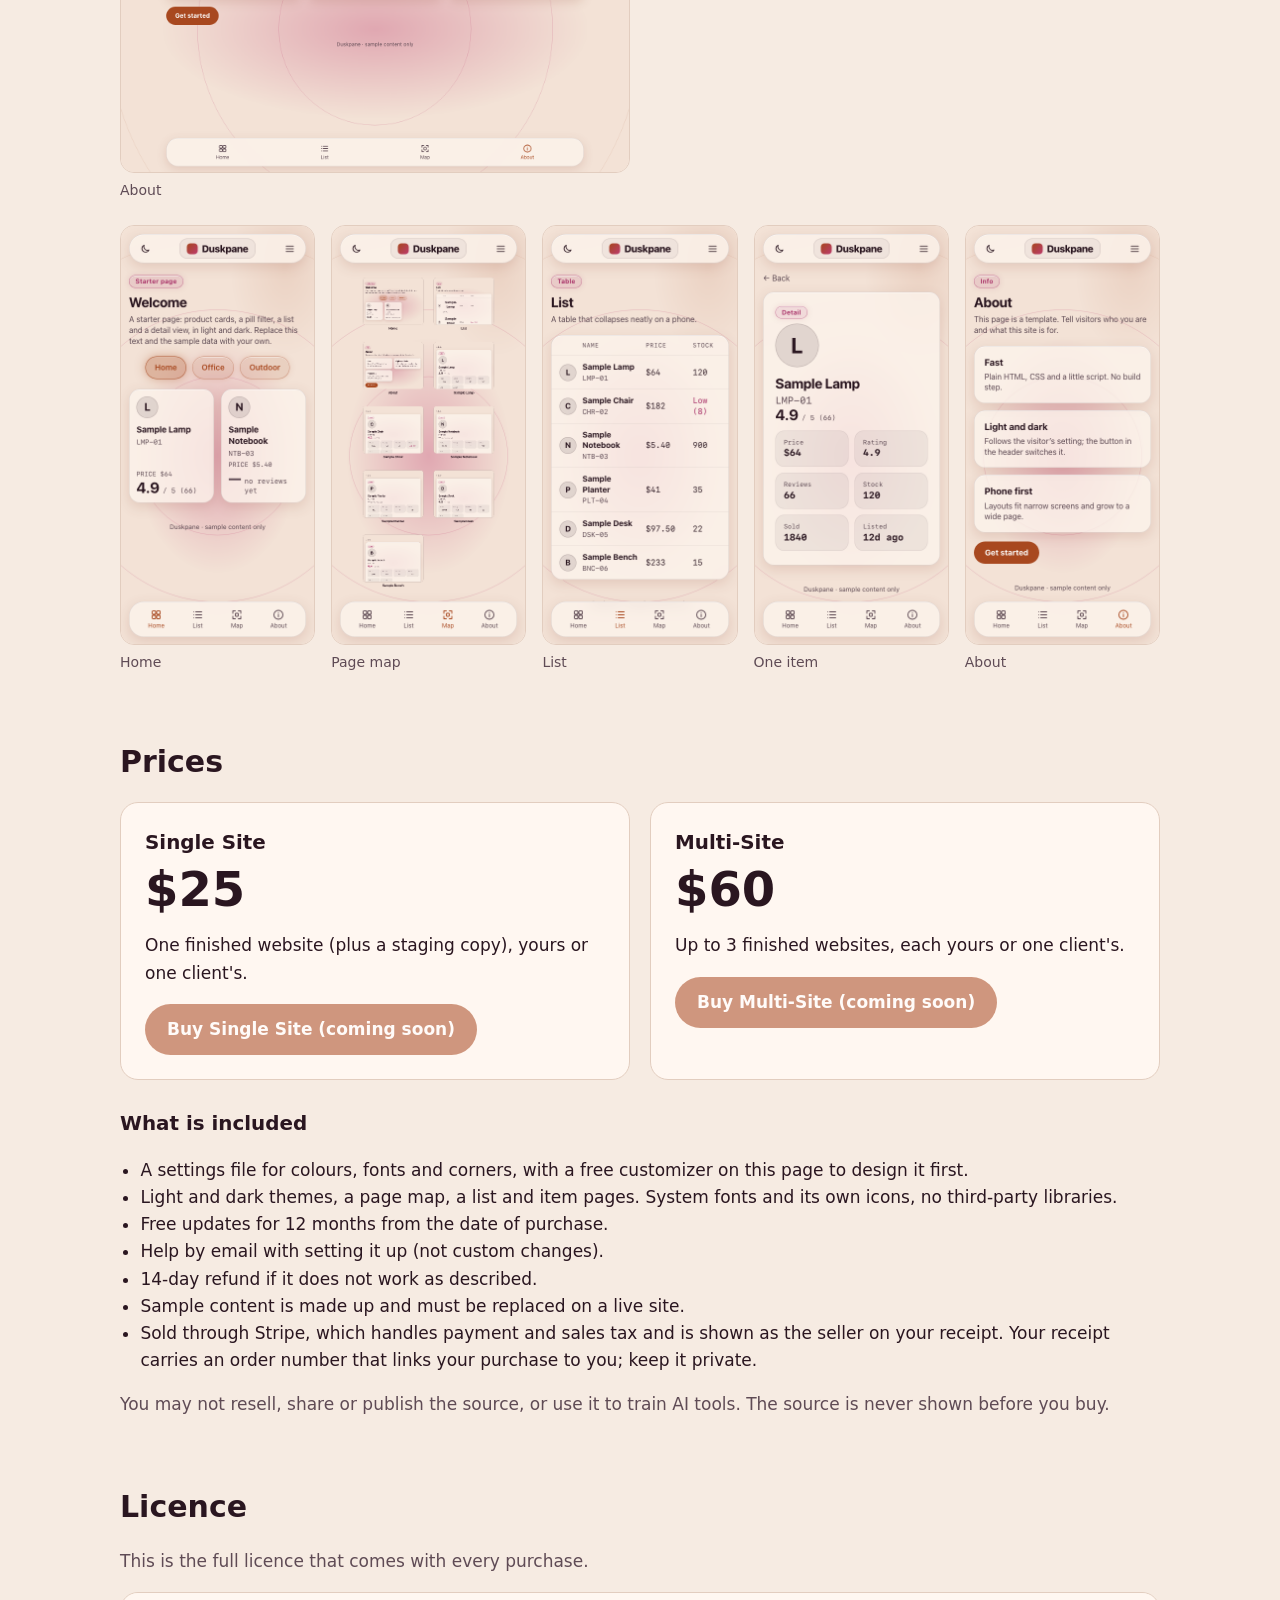
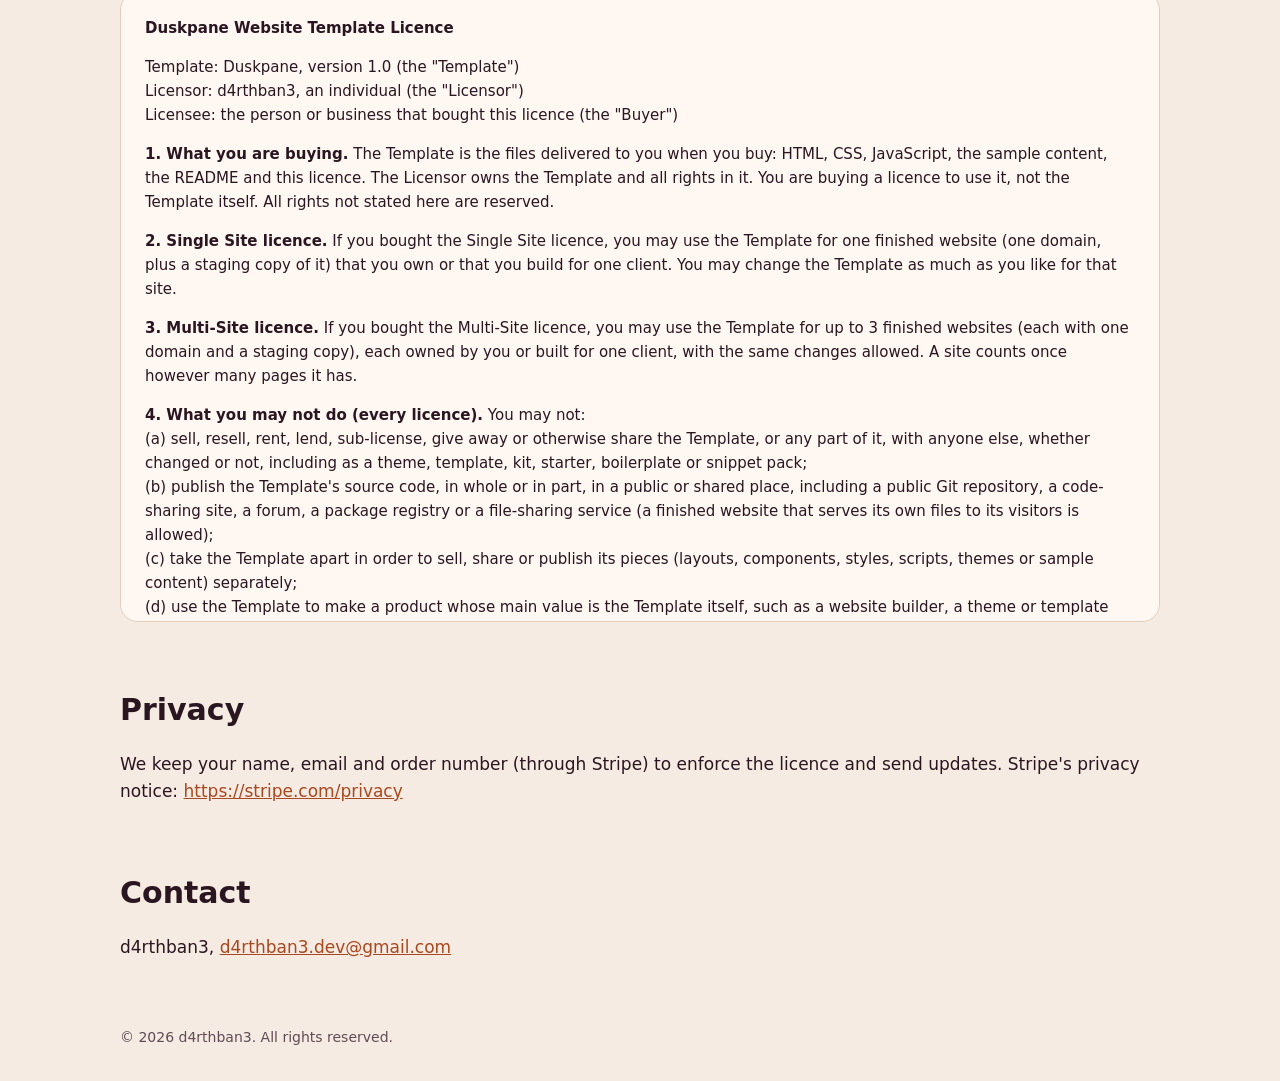
==== commit f77b79f4: "Support contact in the footer is d4rthban3.dev@gmail.com (licence text waits for Legal)" ====
--- a/index.html
+++ b/index.html
@@ -71,7 +71,7 @@
 </section>
 <section id="contact" aria-labelledby="h-contact">
 <h2 id="h-contact">Contact</h2>
-<p>d4rthban3, <a href="mailto:peakcollects@gmail.com">peakcollects@gmail.com</a></p>
+<p>d4rthban3, <a href="mailto:d4rthban3.dev@gmail.com">d4rthban3.dev@gmail.com</a></p>
 </section>
 </main>
 <footer>&copy; 2026 d4rthban3. All rights reserved.</footer>
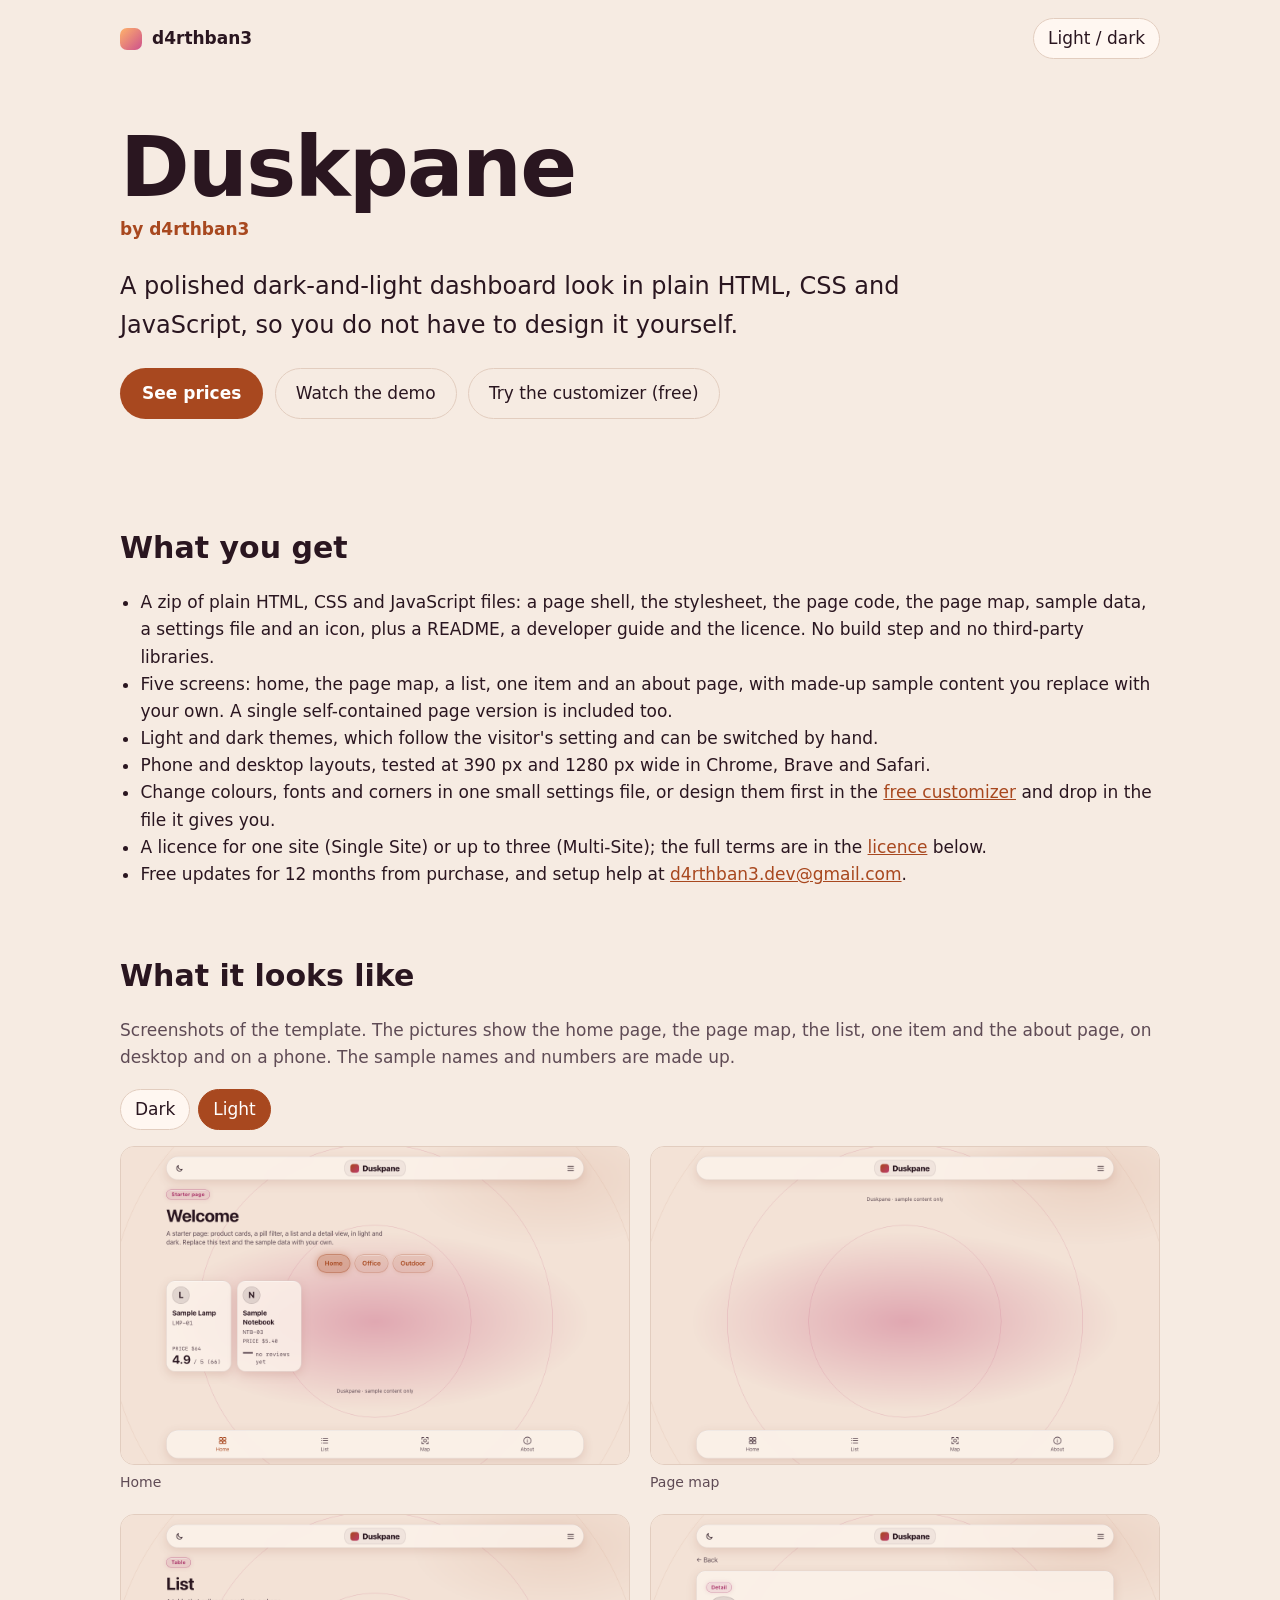
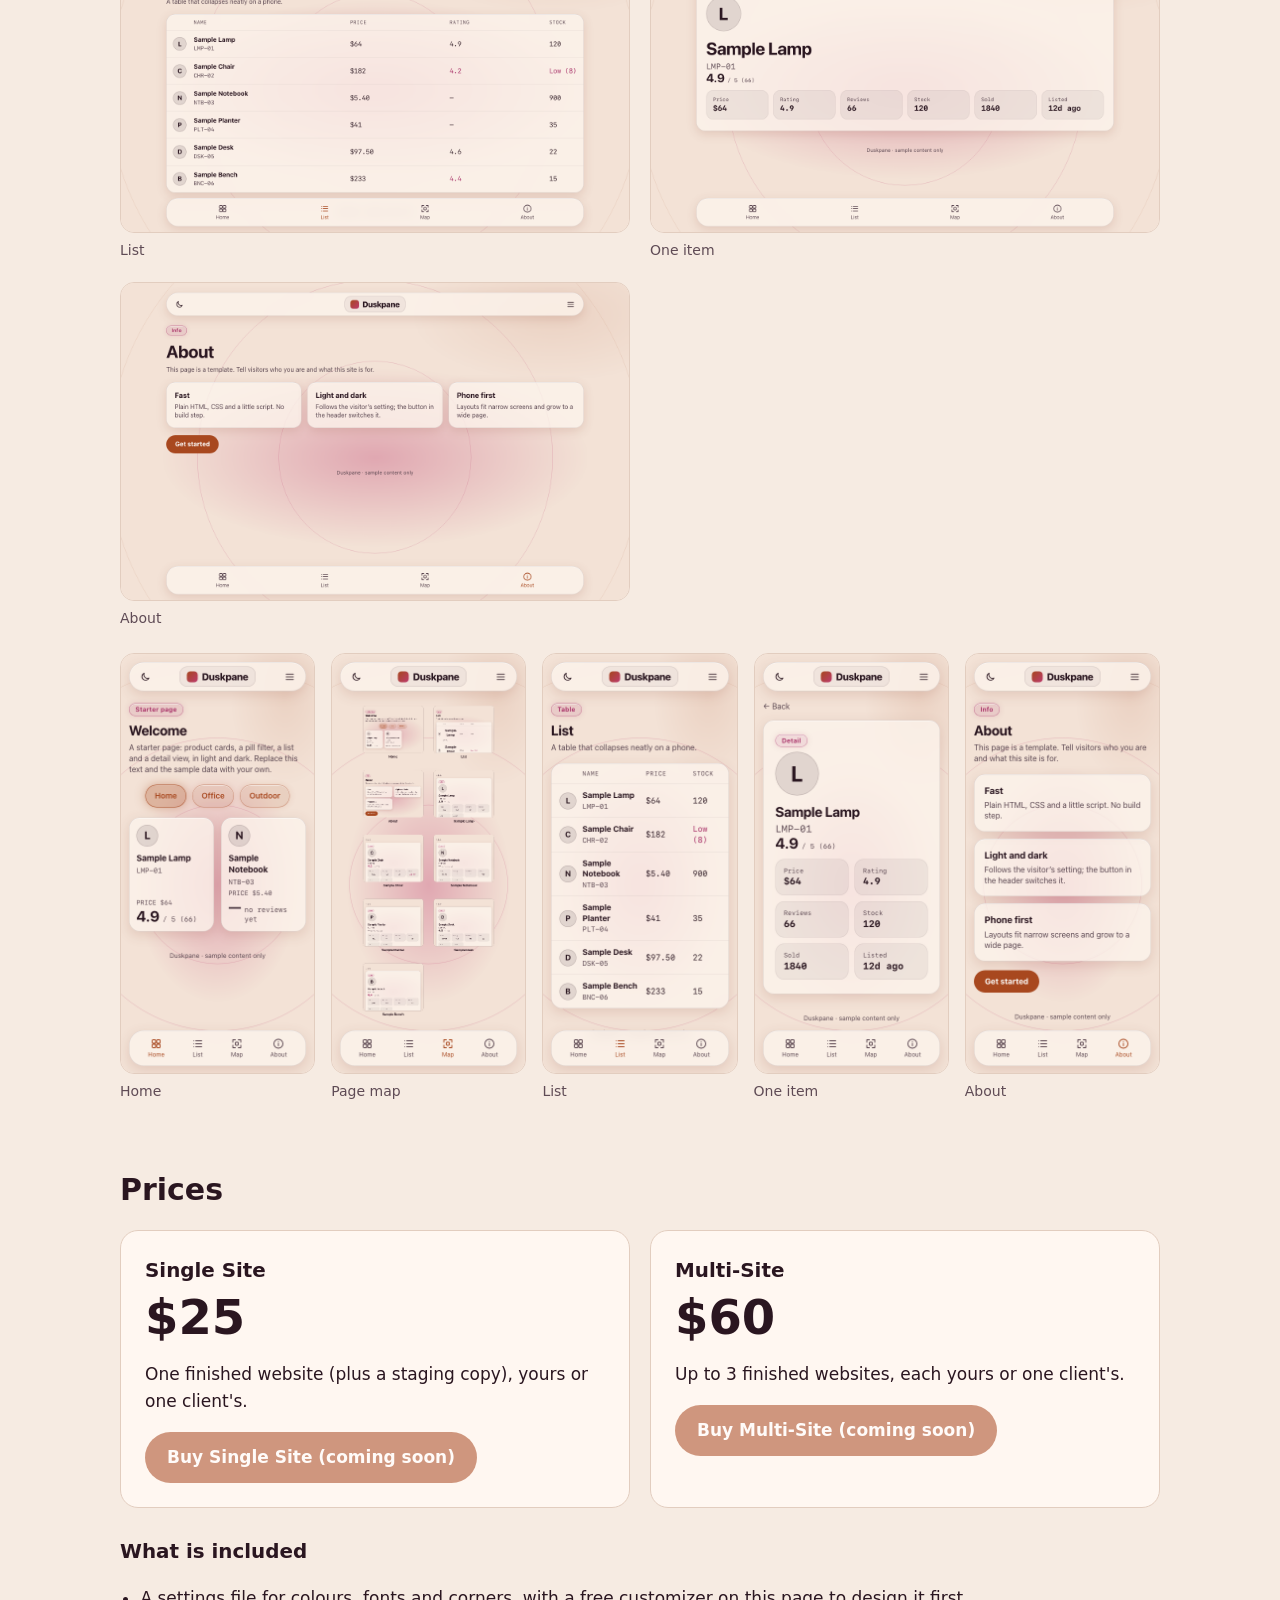
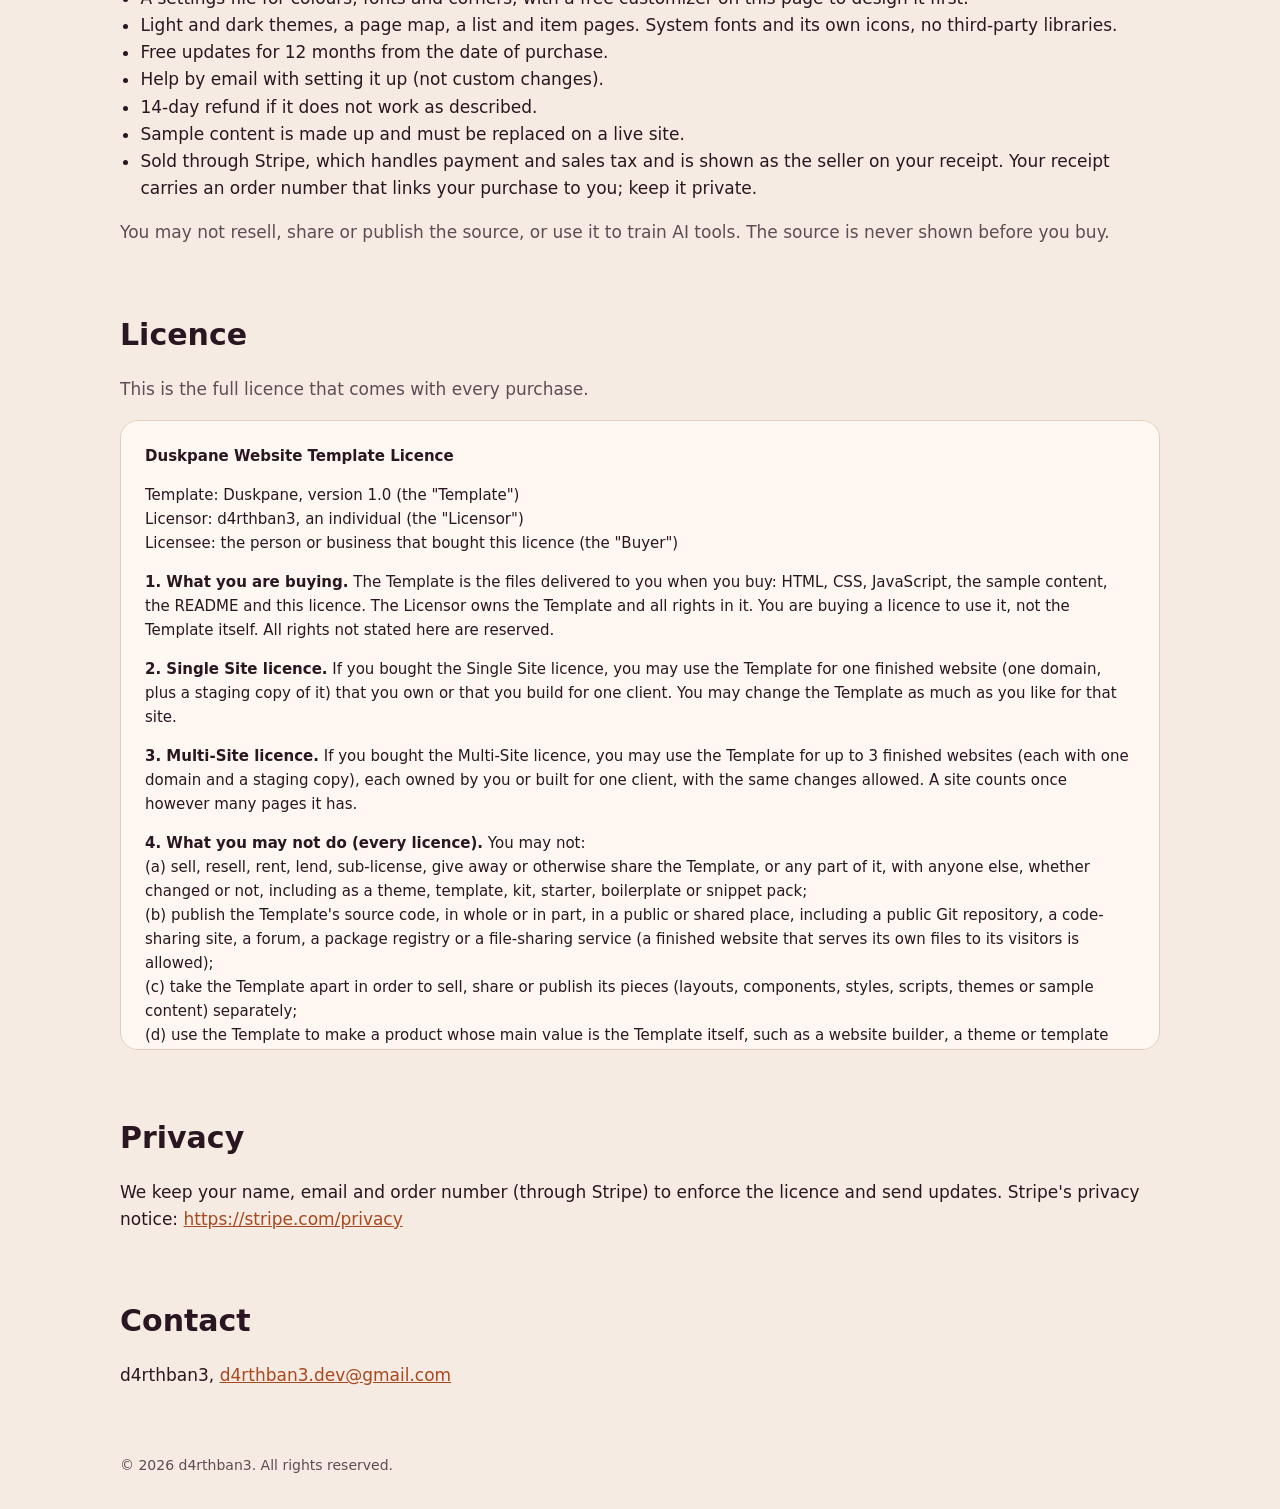
==== commit fd69d067: "Duskpane demo page (video and screenshots) and What you get section Co-Authored-By: Claude Sonnet 5." ====
--- a/index.html
+++ b/index.html
@@ -15,7 +15,19 @@
 <h1>Duskpane</h1>
 <p class="by">by d4rthban3</p>
 <p class="lead">A polished dark-and-light dashboard look in plain HTML, CSS and JavaScript, so you do not have to design it yourself.</p>
-<p><a class="btn" href="#buy">See prices</a> <a class="ghost" href="customize.html">Try the customizer (free)</a></p>
+<p><a class="btn" href="#buy">See prices</a> <a class="ghost" href="demo/">Watch the demo</a> <a class="ghost" href="customize.html">Try the customizer (free)</a></p>
+</section>
+<section id="get" aria-labelledby="h-get">
+<h2 id="h-get">What you get</h2>
+<ul class="ticks">
+<li>A zip of plain HTML, CSS and JavaScript files: a page shell, the stylesheet, the page code, the page map, sample data, a settings file and an icon, plus a README, a developer guide and the licence. No build step and no third-party libraries.</li>
+<li>Five screens: home, the page map, a list, one item and an about page, with made-up sample content you replace with your own. A single self-contained page version is included too.</li>
+<li>Light and dark themes, which follow the visitor's setting and can be switched by hand.</li>
+<li>Phone and desktop layouts, tested at 390 px and 1280 px wide in Chrome, Brave and Safari.</li>
+<li>Change colours, fonts and corners in one small settings file, or design them first in the <a href="customize.html">free customizer</a> and drop in the file it gives you.</li>
+<li>A licence for one site (Single Site) or up to three (Multi-Site); the full terms are in the <a href="#licence">licence</a> below.</li>
+<li>Free updates for 12 months from purchase, and setup help at <a href="mailto:d4rthban3.dev@gmail.com">d4rthban3.dev@gmail.com</a>.</li>
+</ul>
 </section>
 <section id="look" aria-labelledby="h-look">
 <h2 id="h-look">What it looks like</h2>
@@ -54,8 +66,8 @@
 <p><strong>5. Your order number.</strong> Your purchase has an order or receipt number from Stripe, shown on your receipt email. That number links your purchase to you in the Licensor's order record. Keep your receipt, keep the number private, and do not share or post it or let anyone else use it. The Licensor may use the order number and the order record to find out whose copy has been shared or published in breach of this licence, and may stop updates and support for that order if you break this licence.</p>
 <p><strong>6. Clients.</strong> You may give a finished site to your client, including the files the site needs to run. The client does not get a licence to use the Template for any other site. If the client wants another site, a new licence is needed. You must tell your client these limits.</p>
 <p><strong>7. Sample content.</strong> The names, products and numbers in the Template are made up and are there for show. You must replace them in a live site.</p>
-<p><strong>8. Updates and support.</strong> The Licensor will give you free updates for 12 months from the date of purchase, from a download link sent by email to the address you used at purchase. Keep that email. After that, updates may be offered separately. Support is by email to peakcollects@gmail.com and covers questions about setting up the Template only. It does not include custom changes to your site. The Licensor may change or stop support after the 12 months.</p>
-<p><strong>9. Refunds.</strong> If the Template does not work as described on its store page, you may ask for a refund within 14 days of purchase by writing to peakcollects@gmail.com with details of the problem. The Licensor may first try to fix it. If a refund is made, this licence ends and you must delete every copy of the Template and stop using it. No refund is due for a change of mind, for a problem caused by your own changes or content, or after 14 days. Stripe's own refund rules and any right you have under the law where you live may apply as well.</p>
+<p><strong>8. Updates and support.</strong> The Licensor will give you free updates for 12 months from the date of purchase, from a download link sent by email to the address you used at purchase. Keep that email. After that, updates may be offered separately. Support is by email to d4rthban3.dev@gmail.com and covers questions about setting up the Template only. It does not include custom changes to your site. The Licensor may change or stop support after the 12 months.</p>
+<p><strong>9. Refunds.</strong> If the Template does not work as described on its store page, you may ask for a refund within 14 days of purchase by writing to d4rthban3.dev@gmail.com with details of the problem. The Licensor may first try to fix it. If a refund is made, this licence ends and you must delete every copy of the Template and stop using it. No refund is due for a change of mind, for a problem caused by your own changes or content, or after 14 days. Stripe's own refund rules and any right you have under the law where you live may apply as well.</p>
 <p><strong>10. No warranty.</strong> The Template is provided as it is. The Licensor does not promise it is free of errors, suits your purpose, works in every browser or device, or meets any law or accessibility standard. You are responsible for testing it and for the content of your site.</p>
 <p><strong>11. Limit of liability.</strong> To the most the law allows, the Licensor is not liable for lost profits, lost data, lost business or any indirect loss, and the Licensor's total liability for any claim is limited to the price you paid for the Template. Nothing here limits a right you have that the law does not allow to be limited.</p>
 <p><strong>12. Ending.</strong> If you break section 4, 5 or 6, this licence ends at once without a refund, updates and support for your order stop, you must stop using the Template and delete your copies, and the Licensor may enforce its rights. Websites that a client launched in good faith before your breach are not affected.</p>
